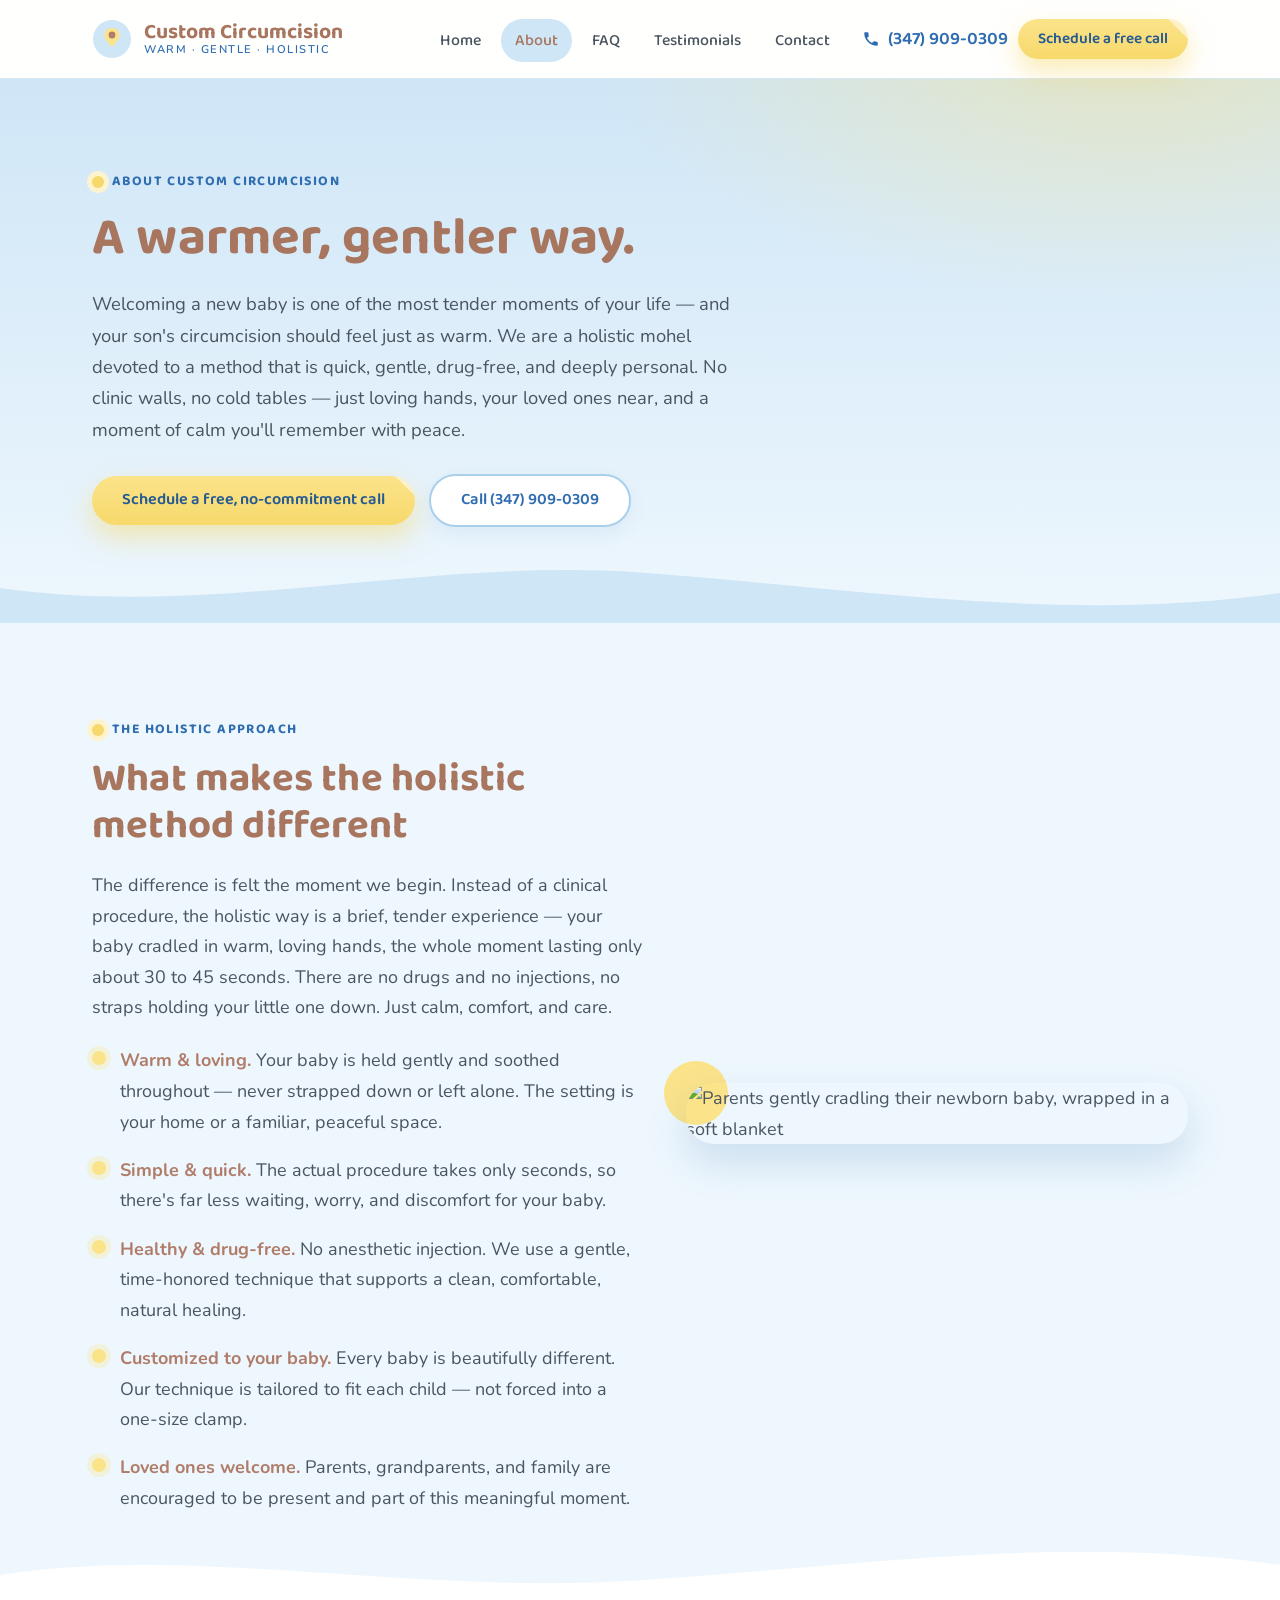
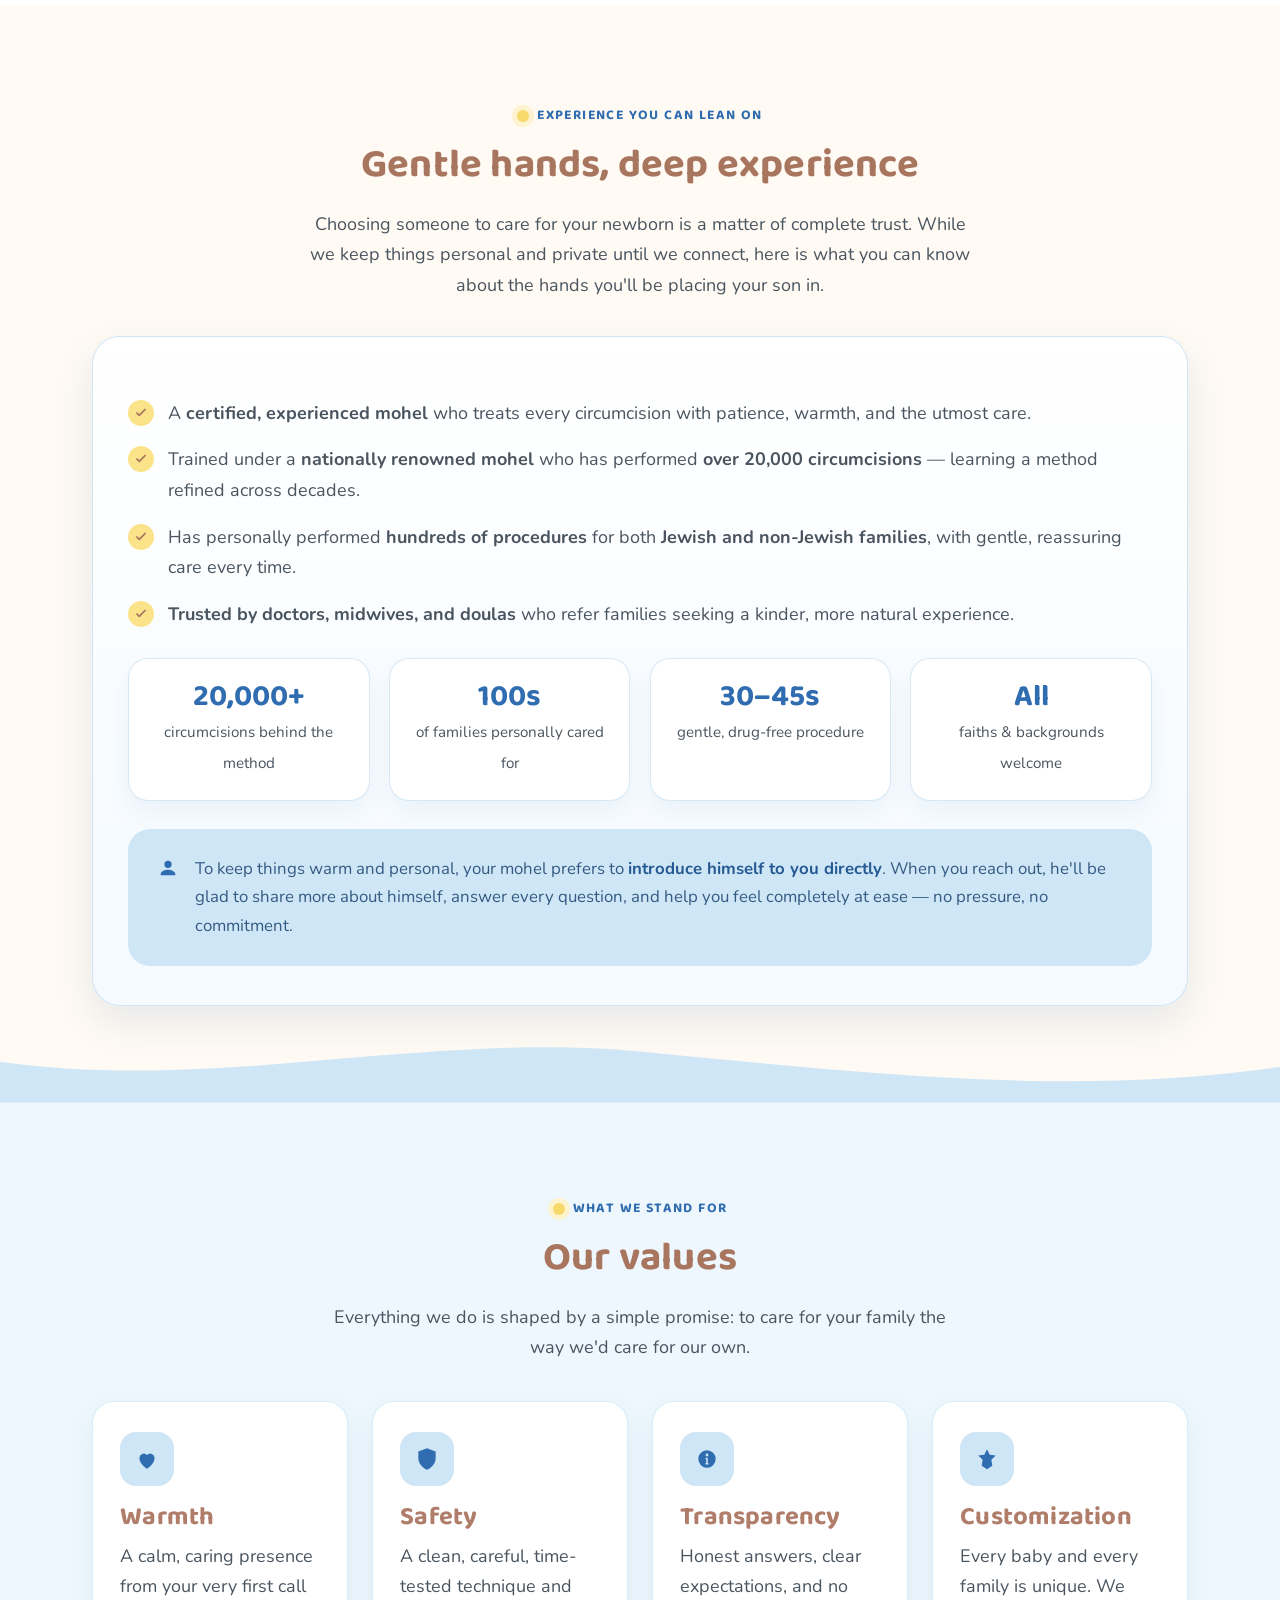
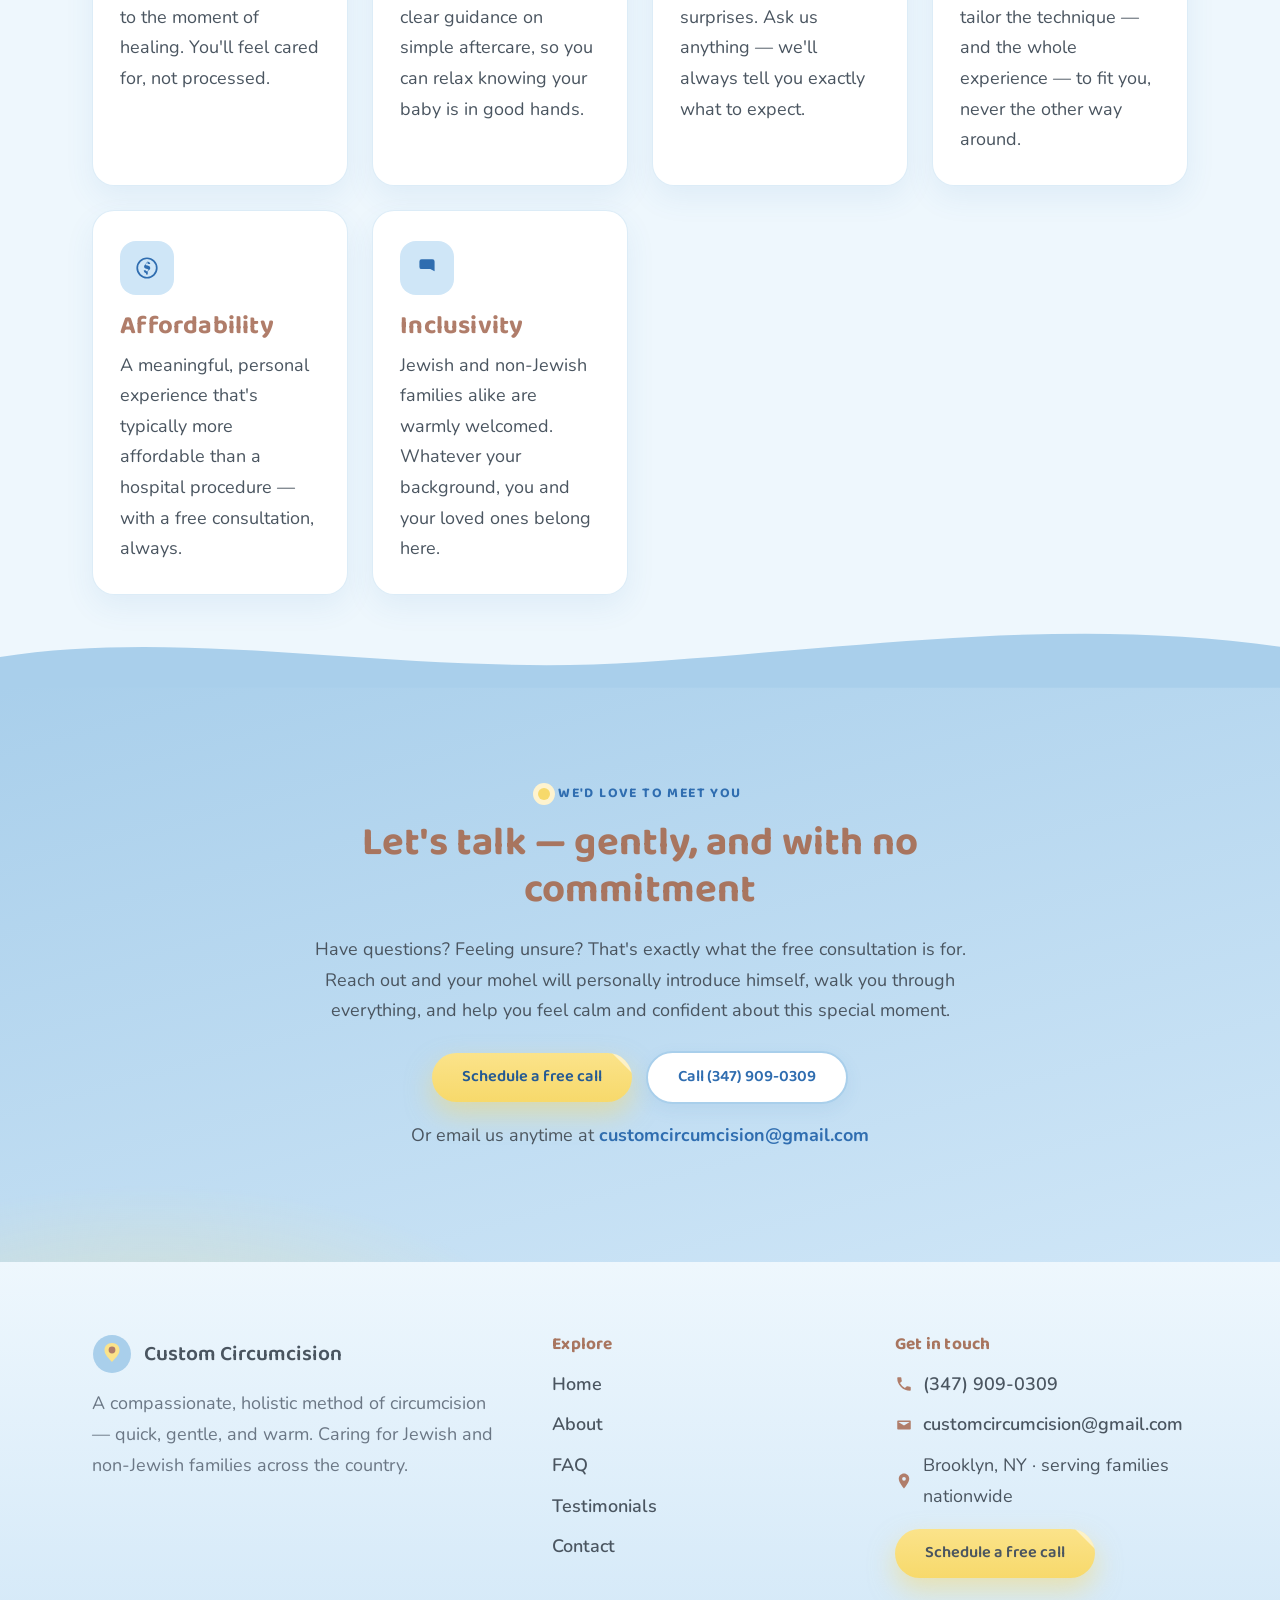
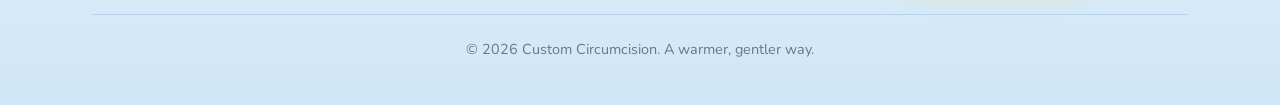
==== about.html @ d169b376 "Custom Circumcision — warm 5-page mohel site Hand-built static site for a holistic mohel service (Ho" ====
<!DOCTYPE html>
<html lang="en">
<head>
  <meta charset="UTF-8" />
  <meta name="viewport" content="width=device-width, initial-scale=1.0" />
  <meta name="description" content="Custom Circumcision — a warm, gentle, holistic mohel serving Jewish and non-Jewish families in Brooklyn and across the U.S. Quick, drug-free, and meaningful. Free, no-commitment consultation." />
  <meta name="theme-color" content="#cfe6f7" />
  <link rel="preconnect" href="https://fonts.googleapis.com" />
  <link rel="preconnect" href="https://fonts.gstatic.com" crossorigin />
  <link href="https://fonts.googleapis.com/css2?family=Baloo+2:wght@500;600;700&family=Nunito:ital,wght@0,400;0,500;0,600;0,700;0,800;1,400&display=swap" rel="stylesheet" />
  <link rel="stylesheet" href="styles.css" />
  <title>About — A Warmer, Gentler Way | Custom Circumcision</title>
  <style>
    /* Small page-specific touches that build on the shared design DNA */
    .about-hero { position: relative; }
    .lead { font-size: 1.15rem; color: #4a5560; max-width: 60ch; }
    .about-split {
      display: grid;
      grid-template-columns: 1.05fr 0.95fr;
      gap: 2.5rem;
      align-items: center;
    }
    .about-split img {
      width: 100%;
      height: 100%;
      max-height: 460px;
      object-fit: cover;
      border-radius: 28px;
      box-shadow: 0 18px 40px rgba(47, 109, 176, 0.18);
    }
    .about-figure { position: relative; }
    .about-figure .dot-accent {
      position: absolute;
      width: 64px; height: 64px;
      border-radius: 50%;
      background: #fbe38a;
      top: -22px; left: -22px;
      z-index: -1;
    }
    .value-grid {
      display: grid;
      grid-template-columns: repeat(auto-fit, minmax(240px, 1fr));
      gap: 1.5rem;
    }
    .value-card {
      background: #ffffff;
      border-radius: 22px;
      padding: 1.9rem 1.7rem;
      box-shadow: 0 12px 30px rgba(47, 109, 176, 0.08);
      border: 1px solid rgba(169, 207, 235, 0.4);
    }
    .value-card .value-icon {
      width: 54px; height: 54px;
      border-radius: 16px;
      background: #cfe6f7;
      display: grid; place-items: center;
      margin-bottom: 1rem;
      color: #2f6db0;
    }
    .value-card h3 { color: #b07d6a; margin: 0 0 .5rem; font-family: "Baloo 2", system-ui, sans-serif; }
    .value-card p { margin: 0; color: #4a5560; }
    .trust-card {
      background: linear-gradient(180deg, #ffffff 0%, #f4faff 100%);
      border-radius: 28px;
      padding: 2.4rem 2.2rem;
      box-shadow: 0 16px 40px rgba(47, 109, 176, 0.12);
      border: 1px solid rgba(169, 207, 235, 0.5);
    }
    .trust-list { list-style: none; margin: 1.4rem 0 0; padding: 0; display: grid; gap: 1rem; }
    .trust-list li { display: flex; gap: .85rem; align-items: flex-start; color: #4a5560; }
    .trust-list .check {
      flex: 0 0 auto;
      width: 26px; height: 26px;
      border-radius: 50%;
      background: #fbe38a;
      display: grid; place-items: center;
      color: #a8755f;
      margin-top: 2px;
    }
    .stat-strip {
      display: grid;
      grid-template-columns: repeat(auto-fit, minmax(150px, 1fr));
      gap: 1.2rem;
      margin-top: 1.8rem;
    }
    .stat {
      text-align: center;
      background: #ffffff;
      border-radius: 20px;
      padding: 1.4rem 1rem;
      border: 1px solid rgba(169, 207, 235, 0.45);
      box-shadow: 0 10px 24px rgba(47, 109, 176, 0.07);
    }
    .stat b {
      display: block;
      font-family: "Baloo 2", system-ui, sans-serif;
      font-size: 1.9rem;
      color: #2f6db0;
      line-height: 1;
    }
    .stat span { color: #4a5560; font-size: .95rem; }
    .intro-note {
      background: #cfe6f7;
      border-radius: 22px;
      padding: 1.6rem 1.8rem;
      margin-top: 1.8rem;
      color: #355a82;
      font-size: 1.05rem;
      display: flex;
      gap: 1rem;
      align-items: flex-start;
    }
    .intro-note svg { flex: 0 0 auto; color: #2f6db0; margin-top: 2px; }
    .feature-list { list-style: none; margin: 1.4rem 0 0; padding: 0; display: grid; gap: 1.1rem; }
    .feature-list li { display: flex; gap: .9rem; align-items: flex-start; color: #4a5560; }
    .feature-list .fdot {
      flex: 0 0 auto;
      width: 14px; height: 14px;
      border-radius: 50%;
      background: #fbe38a;
      margin-top: 6px;
      box-shadow: 0 0 0 5px rgba(251, 227, 138, 0.3);
    }
    .feature-list b { color: #b07d6a; }
    @media (max-width: 820px) {
      .about-split { grid-template-columns: 1fr; }
      .about-figure { order: -1; }
    }
  </style>
</head>
<body>
  <a class="skip-link" href="#main">Skip to content</a>
  <header class="site-header">
    <div class="container">
      <nav class="nav" aria-label="Primary">
        <a class="brand" href="index.html" aria-label="Custom Circumcision — home">
          <svg class="brand__mark" width="40" height="40" viewBox="0 0 40 40" fill="none" aria-hidden="true">
            <circle cx="20" cy="20" r="19" fill="#cfe6f7"/>
            <path d="M20 9c4.5 0 7.5 3 7.5 7 0 5.2-5.4 9.2-7.5 12-2.1-2.8-7.5-6.8-7.5-12 0-4 3-7 7.5-7z" fill="#fbe38a"/>
            <circle cx="20" cy="16" r="3.4" fill="#b07d6a"/>
          </svg>
          <span>Custom Circumcision
            <span class="brand__sub">Warm · Gentle · Holistic</span>
          </span>
        </a>

        <button class="nav-toggle" aria-expanded="false" aria-controls="nav-wrap" aria-label="Open menu">
          <span></span><span></span><span></span>
        </button>

        <div class="nav-wrap" id="nav-wrap">
          <ul class="nav-links">
            <li><a href="index.html">Home</a></li>
            <li><a href="about.html">About</a></li>
            <li><a href="faq.html">FAQ</a></li>
            <li><a href="testimonials.html">Testimonials</a></li>
            <li><a href="contact.html">Contact</a></li>
          </ul>
          <div class="nav-cta">
            <a class="nav-phone" href="tel:+13479090309">
              <svg width="18" height="18" viewBox="0 0 24 24" fill="none" aria-hidden="true"><path d="M6.6 10.8a15 15 0 006.6 6.6l2.2-2.2a1 1 0 011-.24 11.4 11.4 0 003.6.58 1 1 0 011 1V20a1 1 0 01-1 1A17 17 0 013 4a1 1 0 011-1h3.5a1 1 0 011 1 11.4 11.4 0 00.58 3.6 1 1 0 01-.24 1L6.6 10.8z" fill="currentColor"/></svg>
              (347) 909-0309
            </a>
            <a class="btn btn--primary" href="contact.html">Schedule a free call</a>
          </div>
        </div>
      </nav>
    </div>
  </header>

  <main id="main">

    <!-- HERO -->
    <section class="hero about-hero">
      <div class="container">
        <div class="reveal is-visible">
          <span class="eyebrow">About Custom Circumcision</span>
          <h1>A warmer, gentler way.</h1>
          <p class="lead">Welcoming a new baby is one of the most tender moments of your life — and your son's circumcision should feel just as warm. We are a holistic mohel devoted to a method that is quick, gentle, drug-free, and deeply personal. No clinic walls, no cold tables — just loving hands, your loved ones near, and a moment of calm you'll remember with peace.</p>
          <div class="hero-actions" style="margin-top:1.6rem;">
            <a class="btn btn--primary" href="contact.html">Schedule a free, no-commitment call</a>
            <a class="btn btn--ghost" href="tel:+13479090309">Call (347) 909-0309</a>
          </div>
        </div>
      </div>
      <svg class="wave wave--bottom" viewBox="0 0 1440 120" preserveAspectRatio="none" aria-hidden="true">
        <path d="M0,64 C240,112 480,16 720,40 C960,64 1200,120 1440,72 L1440,120 L0,120 Z" fill="#cfe6f7"/>
      </svg>
    </section>

    <!-- 1. WHAT MAKES THE HOLISTIC METHOD DIFFERENT -->
    <section class="band band--soft section">
      <div class="container">
        <div class="about-split">
          <div class="reveal">
            <span class="eyebrow">The holistic approach</span>
            <h2 class="section-title">What makes the holistic method different</h2>
            <p>The difference is felt the moment we begin. Instead of a clinical procedure, the holistic way is a brief, tender experience — your baby cradled in warm, loving hands, the whole moment lasting only about 30 to 45 seconds. There are no drugs and no injections, no straps holding your little one down. Just calm, comfort, and care.</p>
            <ul class="feature-list">
              <li><span class="fdot" aria-hidden="true"></span><span><b>Warm &amp; loving.</b> Your baby is held gently and soothed throughout — never strapped down or left alone. The setting is your home or a familiar, peaceful space.</span></li>
              <li><span class="fdot" aria-hidden="true"></span><span><b>Simple &amp; quick.</b> The actual procedure takes only seconds, so there's far less waiting, worry, and discomfort for your baby.</span></li>
              <li><span class="fdot" aria-hidden="true"></span><span><b>Healthy &amp; drug-free.</b> No anesthetic injection. We use a gentle, time-honored technique that supports a clean, comfortable, natural healing.</span></li>
              <li><span class="fdot" aria-hidden="true"></span><span><b>Customized to your baby.</b> Every baby is beautifully different. Our technique is tailored to fit each child — not forced into a one-size clamp.</span></li>
              <li><span class="fdot" aria-hidden="true"></span><span><b>Loved ones welcome.</b> Parents, grandparents, and family are encouraged to be present and part of this meaningful moment.</span></li>
            </ul>
          </div>
          <figure class="about-figure reveal">
            <span class="dot-accent" aria-hidden="true"></span>
            <img src="https://images.unsplash.com/photo-1546015720-b8b30df5aa27?auto=format&fit=crop&w=1000&q=80" alt="Parents gently cradling their newborn baby, wrapped in a soft blanket" loading="lazy" />
          </figure>
        </div>
      </div>
      <svg class="wave wave--bottom" viewBox="0 0 1440 120" preserveAspectRatio="none" aria-hidden="true">
        <path d="M0,72 C220,24 460,104 720,80 C980,56 1200,8 1440,56 L1440,120 L0,120 Z" fill="#ffffff"/>
      </svg>
    </section>

    <!-- 2. EXPERIENCE & TRUST -->
    <section class="section">
      <div class="container">
        <div class="reveal" style="text-align:center; max-width:60ch; margin:0 auto 2.2rem;">
          <span class="eyebrow">Experience you can lean on</span>
          <h2 class="section-title">Gentle hands, deep experience</h2>
          <p>Choosing someone to care for your newborn is a matter of complete trust. While we keep things personal and private until we connect, here is what you can know about the hands you'll be placing your son in.</p>
        </div>

        <div class="trust-card reveal">
          <ul class="trust-list">
            <li>
              <span class="check" aria-hidden="true"><svg width="14" height="14" viewBox="0 0 24 24" fill="none"><path d="M5 12l4 4 10-10" stroke="currentColor" stroke-width="3" stroke-linecap="round" stroke-linejoin="round"/></svg></span>
              <span>A <b>certified, experienced mohel</b> who treats every circumcision with patience, warmth, and the utmost care.</span>
            </li>
            <li>
              <span class="check" aria-hidden="true"><svg width="14" height="14" viewBox="0 0 24 24" fill="none"><path d="M5 12l4 4 10-10" stroke="currentColor" stroke-width="3" stroke-linecap="round" stroke-linejoin="round"/></svg></span>
              <span>Trained under a <b>nationally renowned mohel</b> who has performed <b>over 20,000 circumcisions</b> — learning a method refined across decades.</span>
            </li>
            <li>
              <span class="check" aria-hidden="true"><svg width="14" height="14" viewBox="0 0 24 24" fill="none"><path d="M5 12l4 4 10-10" stroke="currentColor" stroke-width="3" stroke-linecap="round" stroke-linejoin="round"/></svg></span>
              <span>Has personally performed <b>hundreds of procedures</b> for both <b>Jewish and non-Jewish families</b>, with gentle, reassuring care every time.</span>
            </li>
            <li>
              <span class="check" aria-hidden="true"><svg width="14" height="14" viewBox="0 0 24 24" fill="none"><path d="M5 12l4 4 10-10" stroke="currentColor" stroke-width="3" stroke-linecap="round" stroke-linejoin="round"/></svg></span>
              <span><b>Trusted by doctors, midwives, and doulas</b> who refer families seeking a kinder, more natural experience.</span>
            </li>
          </ul>

          <div class="stat-strip">
            <div class="stat"><b>20,000+</b><span>circumcisions behind the method</span></div>
            <div class="stat"><b>100s</b><span>of families personally cared for</span></div>
            <div class="stat"><b>30–45s</b><span>gentle, drug-free procedure</span></div>
            <div class="stat"><b>All</b><span>faiths &amp; backgrounds welcome</span></div>
          </div>

          <div class="intro-note">
            <svg width="22" height="22" viewBox="0 0 24 24" fill="none" aria-hidden="true"><path d="M12 12a4 4 0 100-8 4 4 0 000 8zm0 2c-4 0-8 2-8 5v1h16v-1c0-3-4-5-8-5z" fill="currentColor"/></svg>
            <span>To keep things warm and personal, your mohel prefers to <b>introduce himself to you directly</b>. When you reach out, he'll be glad to share more about himself, answer every question, and help you feel completely at ease — no pressure, no commitment.</span>
          </div>
        </div>
      </div>
      <svg class="wave wave--bottom" viewBox="0 0 1440 120" preserveAspectRatio="none" aria-hidden="true">
        <path d="M0,56 C240,104 480,8 720,40 C960,72 1200,112 1440,64 L1440,120 L0,120 Z" fill="#cfe6f7"/>
      </svg>
    </section>

    <!-- 3. OUR VALUES -->
    <section class="band band--soft section">
      <div class="container">
        <div class="reveal" style="text-align:center; max-width:58ch; margin:0 auto 2.4rem;">
          <span class="eyebrow">What we stand for</span>
          <h2 class="section-title">Our values</h2>
          <p>Everything we do is shaped by a simple promise: to care for your family the way we'd care for our own.</p>
        </div>

        <div class="value-grid">
          <div class="value-card reveal">
            <div class="value-icon" aria-hidden="true">
              <svg width="26" height="26" viewBox="0 0 24 24" fill="none"><path d="M12 21s-7-4.5-7-10a4 4 0 017-2.6A4 4 0 0119 11c0 5.5-7 10-7 10z" fill="currentColor"/></svg>
            </div>
            <h3>Warmth</h3>
            <p>A calm, caring presence from your very first call to the moment of healing. You'll feel cared for, not processed.</p>
          </div>

          <div class="value-card reveal">
            <div class="value-icon" aria-hidden="true">
              <svg width="26" height="26" viewBox="0 0 24 24" fill="none"><path d="M12 2l8 3v6c0 5-3.4 8.6-8 11-4.6-2.4-8-6-8-11V5l8-3z" fill="currentColor"/></svg>
            </div>
            <h3>Safety</h3>
            <p>A clean, careful, time-tested technique and clear guidance on simple aftercare, so you can relax knowing your baby is in good hands.</p>
          </div>

          <div class="value-card reveal">
            <div class="value-icon" aria-hidden="true">
              <svg width="26" height="26" viewBox="0 0 24 24" fill="none"><path d="M12 4a8 8 0 100 16 8 8 0 000-16zm0 3a1.3 1.3 0 110 2.6A1.3 1.3 0 0112 7zm1.4 10h-2.8v-1.2h.7V12h-.7v-1.2h2.1V16h.7V17z" fill="currentColor"/></svg>
            </div>
            <h3>Transparency</h3>
            <p>Honest answers, clear expectations, and no surprises. Ask us anything — we'll always tell you exactly what to expect.</p>
          </div>

          <div class="value-card reveal">
            <div class="value-icon" aria-hidden="true">
              <svg width="26" height="26" viewBox="0 0 24 24" fill="none"><path d="M12 3l2.5 5 5.5.8-4 3.9.9 5.5L12 21.4 7.1 18.2l.9-5.5-4-3.9 5.5-.8L12 3z" fill="currentColor"/></svg>
            </div>
            <h3>Customization</h3>
            <p>Every baby and every family is unique. We tailor the technique — and the whole experience — to fit you, never the other way around.</p>
          </div>

          <div class="value-card reveal">
            <div class="value-icon" aria-hidden="true">
              <svg width="26" height="26" viewBox="0 0 24 24" fill="none"><path d="M12 6c1.7 0 3 1 3 2.4h-1.8c0-.5-.5-.8-1.2-.8s-1.3.4-1.3.9c0 1.6 4.3.6 4.3 3.4 0 1.3-1 2.2-2.3 2.5V18h-1.6v-1.2C9.9 16.5 9 15.5 9 14.1h1.8c0 .6.6 1 1.4 1 .8 0 1.4-.4 1.4-1 0-1.6-4.3-.6-4.3-3.4 0-1.2 1-2.1 2.1-2.4V7h1.6v.9c0-.6 0-1 0-.9z" fill="currentColor"/><circle cx="12" cy="12" r="9" stroke="currentColor" stroke-width="1.6"/></svg>
            </div>
            <h3>Affordability</h3>
            <p>A meaningful, personal experience that's typically more affordable than a hospital procedure — with a free consultation, always.</p>
          </div>

          <div class="value-card reveal">
            <div class="value-icon" aria-hidden="true">
              <svg width="26" height="26" viewBox="0 0 24 24" fill="none"><path d="M7 4h10a2 2 0 012 2v9l-4-2H7a2 2 0 01-2-2V6a2 2 0 012-2z" fill="currentColor"/></svg>
            </div>
            <h3>Inclusivity</h3>
            <p>Jewish and non-Jewish families alike are warmly welcomed. Whatever your background, you and your loved ones belong here.</p>
          </div>
        </div>
      </div>
      <svg class="wave wave--bottom" viewBox="0 0 1440 120" preserveAspectRatio="none" aria-hidden="true">
        <path d="M0,72 C220,24 460,104 720,80 C980,56 1200,8 1440,56 L1440,120 L0,120 Z" fill="#a9cfeb"/>
      </svg>
    </section>

    <!-- 4. CTA BAND -->
    <section class="band band--cta section">
      <div class="container">
        <div class="cta-inner reveal" style="text-align:center; max-width:62ch; margin:0 auto;">
          <span class="eyebrow">We'd love to meet you</span>
          <h2 class="section-title">Let's talk — gently, and with no commitment</h2>
          <p>Have questions? Feeling unsure? That's exactly what the free consultation is for. Reach out and your mohel will personally introduce himself, walk you through everything, and help you feel calm and confident about this special moment.</p>
          <div class="hero-actions" style="margin-top:1.6rem; justify-content:center;">
            <a class="btn btn--primary" href="contact.html">Schedule a free call</a>
            <a class="btn btn--ghost" href="tel:+13479090309">Call (347) 909-0309</a>
          </div>
          <p style="margin-top:1rem; color:#4a5560;">Or email us anytime at <a href="mailto:customcircumcision@gmail.com" style="color:#2f6db0; font-weight:700;">customcircumcision@gmail.com</a></p>
        </div>
      </div>
    </section>

  </main>

  <footer class="site-footer">
    <div class="container">
      <div class="footer-grid">
        <div class="footer-col">
          <a class="footer-brand brand" href="index.html" aria-label="Custom Circumcision — home">
            <svg class="brand__mark" width="40" height="40" viewBox="0 0 40 40" fill="none" aria-hidden="true">
              <circle cx="20" cy="20" r="19" fill="#a9cfeb"/>
              <path d="M20 9c4.5 0 7.5 3 7.5 7 0 5.2-5.4 9.2-7.5 12-2.1-2.8-7.5-6.8-7.5-12 0-4 3-7 7.5-7z" fill="#fbe38a"/>
              <circle cx="20" cy="16" r="3.4" fill="#b07d6a"/>
            </svg>
            <span>Custom Circumcision</span>
          </a>
          <p class="footer__line">A compassionate, holistic method of circumcision — quick, gentle, and warm. Caring for Jewish and non-Jewish families across the country.</p>
        </div>

        <div class="footer-col">
          <h4>Explore</h4>
          <ul>
            <li><a href="index.html">Home</a></li>
            <li><a href="about.html">About</a></li>
            <li><a href="faq.html">FAQ</a></li>
            <li><a href="testimonials.html">Testimonials</a></li>
            <li><a href="contact.html">Contact</a></li>
          </ul>
        </div>

        <div class="footer-col">
          <h4>Get in touch</h4>
          <ul class="footer-contact">
            <li>
              <svg width="18" height="18" viewBox="0 0 24 24" fill="none" aria-hidden="true"><path d="M6.6 10.8a15 15 0 006.6 6.6l2.2-2.2a1 1 0 011-.24 11.4 11.4 0 003.6.58 1 1 0 011 1V20a1 1 0 01-1 1A17 17 0 013 4a1 1 0 011-1h3.5a1 1 0 011 1 11.4 11.4 0 00.58 3.6 1 1 0 01-.24 1L6.6 10.8z" fill="currentColor"/></svg>
              <a href="tel:+13479090309">(347) 909-0309</a>
            </li>
            <li>
              <svg width="18" height="18" viewBox="0 0 24 24" fill="none" aria-hidden="true"><path d="M4 6h16a1 1 0 011 1v10a1 1 0 01-1 1H4a1 1 0 01-1-1V7a1 1 0 011-1zm.4 2L12 12.6 19.6 8H4.4z" fill="currentColor"/></svg>
              <a href="mailto:customcircumcision@gmail.com">customcircumcision@gmail.com</a>
            </li>
            <li>
              <svg width="18" height="18" viewBox="0 0 24 24" fill="none" aria-hidden="true"><path d="M12 2c3.9 0 7 3.1 7 7 0 5.2-7 13-7 13S5 14.2 5 9c0-3.9 3.1-7 7-7zm0 4.5A2.5 2.5 0 1012 11.5 2.5 2.5 0 0012 6.5z" fill="currentColor"/></svg>
              <span>Brooklyn, NY · serving families nationwide</span>
            </li>
          </ul>
          <a class="btn btn--primary" href="contact.html" style="margin-top:8px;">Schedule a free call</a>
        </div>
      </div>

      <div class="footer-bottom">
        <p>&copy; 2026 Custom Circumcision. A warmer, gentler way.</p>
      </div>
    </div>
  </footer>

  <script>
    // Mobile nav toggle
    (function () {
      var toggle = document.querySelector('.nav-toggle');
      var nav = document.querySelector('.nav');
      if (toggle && nav) {
        toggle.addEventListener('click', function () {
          var open = nav.classList.toggle('is-open');
          toggle.setAttribute('aria-expanded', open ? 'true' : 'false');
          toggle.setAttribute('aria-label', open ? 'Close menu' : 'Open menu');
        });
        // Close menu when a link is tapped
        nav.querySelectorAll('.nav-links a').forEach(function (link) {
          link.addEventListener('click', function () {
            nav.classList.remove('is-open');
            toggle.setAttribute('aria-expanded', 'false');
          });
        });
      }
    })();

    // Highlight current page in nav
    (function () {
      var path = location.pathname.split('/').pop() || 'index.html';
      document.querySelectorAll('.nav-links a').forEach(function (a) {
        var href = a.getAttribute('href');
        if (href === path) a.classList.add('is-active');
      });
    })();

    // Gentle fade-up reveals on scroll
    (function () {
      var els = document.querySelectorAll('.reveal');
      if (!('IntersectionObserver' in window) || !els.length) {
        els.forEach(function (el) { el.classList.add('is-visible'); });
        return;
      }
      var io = new IntersectionObserver(function (entries) {
        entries.forEach(function (entry) {
          if (entry.isIntersecting) {
            entry.target.classList.add('is-visible');
            io.unobserve(entry.target);
          }
        });
      }, { threshold: 0.12, rootMargin: '0px 0px -40px 0px' });
      els.forEach(function (el) { io.observe(el); });
    })();
  </script>
</body>
</html>
---- styles.css ----
/* ============================================================
   Custom Circumcision — Shared Design System
   Soft sky-blue · warm terracotta · buttery yellow
   ONE complete stylesheet — styles every class used across
   index / about / faq / testimonials / contact.
   ============================================================ */

/* ---------- Design Tokens ---------- */
:root {
  /* Sky blues */
  --sky-100: #eef7fd;
  --sky-200: #cfe6f7;
  --sky-300: #a9cfeb;
  --sky-band: #dcefff;

  /* Terracotta / clay (headings) */
  --clay: #b07d6a;
  --clay-deep: #a8755f;
  --clay-soft: #c9a193;

  /* Buttery yellow (CTAs, dots) */
  --butter: #fbe38a;
  --butter-deep: #f7d96b;
  --butter-soft: #fef3cf;

  /* Text + links */
  --slate: #4a5560;
  --slate-soft: #6b7785;
  --navy: #2f6db0;
  --navy-deep: #255a93;

  /* Neutrals */
  --white: #ffffff;
  --cream: #fffaf3;
  --ink: #34404a;

  /* Cool / muted (hospital side, neutral surfaces) */
  --cool-100: #eef3f7;
  --cool-200: #dde6ee;
  --cool-ink: #5b6672;

  /* Effects */
  --radius-sm: 14px;
  --radius: 22px;
  --radius-lg: 32px;
  --radius-pill: 999px;
  --shadow-sm: 0 6px 18px rgba(47, 109, 176, 0.08);
  --shadow: 0 14px 34px rgba(47, 109, 176, 0.12);
  --shadow-lg: 0 24px 60px rgba(47, 109, 176, 0.16);
  --shadow-warm: 0 18px 44px rgba(176, 125, 106, 0.18);

  --maxw: 1140px;
  --gutter: 22px;

  --font-head: "Baloo 2", "Fredoka", system-ui, sans-serif;
  --font-body: "Nunito", "Quicksand", system-ui, sans-serif;
}

/* ---------- Reset / Base ---------- */
*,
*::before,
*::after { box-sizing: border-box; }

html { scroll-behavior: smooth; -webkit-text-size-adjust: 100%; }

body {
  margin: 0;
  font-family: var(--font-body);
  font-size: 18px;
  line-height: 1.7;
  color: var(--slate);
  background: var(--cream);
  -webkit-font-smoothing: antialiased;
  overflow-x: hidden;
}

img { max-width: 100%; display: block; height: auto; }

a { color: var(--navy); text-decoration: none; transition: color 0.2s ease; }
a:hover { color: var(--navy-deep); }

h1, h2, h3, h4 {
  font-family: var(--font-head);
  color: var(--clay-deep);
  line-height: 1.18;
  margin: 0 0 0.5em;
  font-weight: 700;
  letter-spacing: 0.2px;
}

h1 { font-size: clamp(2.1rem, 5vw, 3.3rem); }
h2 { font-size: clamp(1.7rem, 4vw, 2.5rem); }
h3 { font-size: clamp(1.25rem, 2.4vw, 1.6rem); }
h4 { font-size: 1.15rem; }

p { margin: 0 0 1.1em; }

:focus-visible {
  outline: 3px solid var(--navy);
  outline-offset: 3px;
  border-radius: 6px;
}

.skip-link {
  position: absolute;
  left: -999px;
  top: 0;
  background: var(--navy);
  color: #fff;
  padding: 12px 20px;
  border-radius: 0 0 12px 0;
  z-index: 999;
}
.skip-link:focus { left: 0; color: #fff; }

/* ---------- Layout helpers ---------- */
.container {
  width: 100%;
  max-width: var(--maxw);
  margin-inline: auto;
  padding-inline: var(--gutter);
}

.container--narrow { max-width: 820px; }

.section { padding: clamp(56px, 8vw, 96px) 0; position: relative; }
.section--tight { padding: clamp(40px, 6vw, 64px) 0; }

.text-center { text-align: center; }

/* ---------- Section bands ---------- */
/* Generic band wrapper + its colour variants. Default band has
   comfortable vertical padding so even pages that only set a colour
   modifier get proper spacing. */
.band { position: relative; padding: clamp(56px, 8vw, 92px) 0; }

.band--white { background: var(--white); }
.band--soft  { background: var(--sky-100); }
.band--sky   { background: var(--sky-200); }
.band--blue  { background: #eaf4fc; }
.band--cta {
  background:
    radial-gradient(680px 320px at 12% 120%, rgba(251, 227, 138, 0.4), transparent 60%),
    linear-gradient(165deg, var(--sky-300) 0%, var(--sky-200) 100%);
}

/* Legacy colour helpers (kept) */
.band-sky { background: var(--sky-200); }
.band-sky-soft { background: var(--sky-100); }
.band-cream { background: var(--cream); }
.band-white { background: var(--white); }
.band-butter { background: var(--butter-soft); }

/* ---------- Eyebrow + heading cluster ---------- */
.eyebrow {
  display: inline-flex;
  align-items: center;
  gap: 8px;
  font-family: var(--font-head);
  font-weight: 700;
  font-size: 0.86rem;
  letter-spacing: 1.4px;
  text-transform: uppercase;
  color: var(--navy);
  margin-bottom: 14px;
}
/* Auto dot for plain eyebrows. Suppressed when the markup already
   provides its own dot/icon (.eyebrow__dot or an inline <svg>). */
.eyebrow::before {
  content: "";
  width: 12px;
  height: 12px;
  border-radius: 50%;
  background: var(--butter-deep);
  box-shadow: 0 0 0 5px var(--butter-soft);
  flex: none;
}
.eyebrow:has(.eyebrow__dot)::before,
.eyebrow:has(svg)::before { content: none; }

/* Explicit little dot used inside some eyebrows */
.eyebrow__dot {
  width: 12px;
  height: 12px;
  border-radius: 50%;
  background: var(--butter-deep);
  box-shadow: 0 0 0 5px var(--butter-soft);
  flex: none;
}
.eyebrow--center { justify-content: center; }

.section-head { max-width: 720px; margin: 0 auto 48px; text-align: center; }
.section-head p { color: var(--slate-soft); font-size: 1.08rem; }
.section-head__sub { color: var(--slate-soft); font-size: 1.08rem; }

/* Section title — used as <h2 class="section-title"> on interior pages */
.section-title { color: var(--clay-deep); }

/* Little sun/dot accents */
.dot-accent {
  width: 56px;
  height: 8px;
  border-radius: 999px;
  background: linear-gradient(90deg, var(--butter-deep), var(--butter));
  margin: 16px auto 0;
}
/* Heading-adjacent dot label */
.heading-dot { display: inline-flex; align-items: center; gap: 10px; }
.heading-dot::before {
  content: "";
  width: 14px;
  height: 14px;
  border-radius: 50%;
  background: var(--butter);
  box-shadow: 0 0 0 5px rgba(251, 227, 138, 0.3);
  flex: none;
}

/* Floating decorative dots (hero + cta bands) */
.dot {
  position: absolute;
  border-radius: 50%;
  background: var(--butter);
  opacity: 0.85;
  pointer-events: none;
}
.dot--1 { width: 18px; height: 18px; top: 54px; right: 30%; }
.dot--2 { width: 11px; height: 11px; top: 120px; right: 24%; background: var(--butter-deep); }
.dot--3 { width: 26px; height: 26px; bottom: 60px; left: 6%; opacity: 0.6; }
.dot--4 { width: 14px; height: 14px; bottom: 130px; left: 18%; background: var(--butter-deep); opacity: 0.7; }

/* ---------- Buttons ---------- */
.btn {
  position: relative;
  display: inline-flex;
  align-items: center;
  justify-content: center;
  gap: 10px;
  font-family: var(--font-head);
  font-weight: 600;
  font-size: 1.02rem;
  line-height: 1;
  padding: 16px 30px;
  border-radius: var(--radius-pill);
  border: none;
  cursor: pointer;
  transition: transform 0.22s ease, box-shadow 0.22s ease, background 0.22s ease;
  text-align: center;
}

/* Buttery pill with navy text + folded ribbon corner */
.btn--primary {
  background: linear-gradient(180deg, var(--butter) 0%, var(--butter-deep) 100%);
  color: var(--navy-deep);
  box-shadow: 0 12px 26px rgba(247, 217, 107, 0.5);
  overflow: hidden;
}
.btn--primary::after {
  content: "";
  position: absolute;
  top: 0; right: 0;
  width: 0; height: 0;
  border-style: solid;
  border-width: 0 20px 20px 0;
  border-color: transparent rgba(255, 255, 255, 0.55) transparent transparent;
}
.btn--primary:hover {
  transform: translateY(-3px);
  box-shadow: 0 18px 34px rgba(247, 217, 107, 0.6);
  color: var(--navy-deep);
}

.btn--navy {
  background: var(--navy);
  color: #fff;
  box-shadow: 0 12px 26px rgba(47, 109, 176, 0.32);
}
.btn--navy:hover { transform: translateY(-3px); background: var(--navy-deep); color: #fff; }

/* Ghost — soft white pill, used as .btn--ghost */
.btn--ghost {
  background: var(--white);
  color: var(--navy);
  box-shadow: var(--shadow-sm);
  border: 2px solid var(--sky-300);
}
.btn--ghost:hover { transform: translateY(-3px); border-color: var(--navy); color: var(--navy-deep); }

/* Secondary — alias of ghost (used on the home page) */
.btn--secondary {
  background: var(--white);
  color: var(--navy);
  box-shadow: var(--shadow-sm);
  border: 2px solid var(--sky-300);
}
.btn--secondary:hover { transform: translateY(-3px); border-color: var(--navy); color: var(--navy-deep); }

.btn--lg { padding: 18px 38px; font-size: 1.1rem; }
.btn--block { display: flex; width: 100%; }

.btn-row {
  display: flex;
  flex-wrap: wrap;
  gap: 14px;
  align-items: center;
}
.btn-row--center { justify-content: center; }

/* Generic action-button rows used across pages */
.hero-actions,
.hero__actions,
.cta-card__actions,
.cta-band__actions,
.cta-panel__actions,
.hero-home__ctas {
  display: flex;
  flex-wrap: wrap;
  gap: 14px;
  align-items: center;
}

/* ---------- Header / Nav ---------- */
.site-header {
  position: sticky;
  top: 0;
  z-index: 100;
  background: rgba(255, 255, 255, 0.92);
  backdrop-filter: saturate(140%) blur(10px);
  border-bottom: 1px solid rgba(169, 207, 235, 0.5);
}

.nav {
  display: flex;
  align-items: center;
  justify-content: space-between;
  gap: 18px;
  height: 78px;
}

/* Holds the links + cta cluster; on desktop it just lays them in a row */
.nav-wrap {
  display: flex;
  align-items: center;
  gap: 18px;
}

.brand {
  display: inline-flex;
  align-items: center;
  gap: 12px;
  font-family: var(--font-head);
  font-weight: 700;
  font-size: 1.32rem;
  color: var(--clay-deep);
  line-height: 1.1;
}
.brand:hover { color: var(--clay); }
.brand__mark { flex: none; }
.brand__sub {
  display: block;
  font-family: var(--font-body);
  font-weight: 600;
  font-size: 0.7rem;
  letter-spacing: 1.5px;
  text-transform: uppercase;
  color: var(--navy);
}

.nav-links {
  display: flex;
  align-items: center;
  gap: 6px;
  list-style: none;
  margin: 0;
  padding: 0;
}
.nav-links a {
  font-family: var(--font-head);
  font-weight: 500;
  font-size: 1rem;
  color: var(--slate);
  padding: 9px 14px;
  border-radius: var(--radius-pill);
  transition: background 0.2s ease, color 0.2s ease;
}
.nav-links a:hover { background: var(--sky-100); color: var(--clay-deep); }
.nav-links a.is-active { background: var(--sky-200); color: var(--clay-deep); }

.nav-cta { display: flex; align-items: center; gap: 10px; }
.nav-cta .btn { padding: 12px 20px; font-size: 0.96rem; }

.nav-phone {
  display: inline-flex;
  align-items: center;
  gap: 8px;
  font-family: var(--font-head);
  font-weight: 600;
  color: var(--navy);
  white-space: nowrap;
}
.nav-phone:hover { color: var(--navy-deep); }

/* Mobile toggle */
.nav-toggle {
  display: none;
  flex-direction: column;
  justify-content: center;
  gap: 5px;
  width: 46px;
  height: 46px;
  border: 2px solid var(--sky-300);
  background: var(--white);
  border-radius: 14px;
  cursor: pointer;
  padding: 0 11px;
}
.nav-toggle span {
  display: block;
  height: 3px;
  border-radius: 3px;
  background: var(--navy);
  transition: transform 0.25s ease, opacity 0.25s ease;
}
.nav-toggle[aria-expanded="true"] span:nth-child(1) { transform: translateY(8px) rotate(45deg); }
.nav-toggle[aria-expanded="true"] span:nth-child(2) { opacity: 0; }
.nav-toggle[aria-expanded="true"] span:nth-child(3) { transform: translateY(-8px) rotate(-45deg); }

/* ---------- Wave dividers ---------- */
/* Works three ways used across the pages:
   1) <div class="wave wave--bottom"><svg>…</svg></div>
   2) <svg class="wave wave--bottom">…</svg>
   3) <svg class="wave-divider">…</svg>                         */
.wave,
.wave-divider {
  display: block;
  width: 100%;
  height: clamp(42px, 6vw, 84px);
  margin: 0;
  line-height: 0;
}
.wave svg { display: block; width: 100%; height: 100%; }
svg.wave { height: clamp(42px, 6vw, 84px); }

/* Place dividers flush to the band edges */
.wave--bottom,
.wave--down {
  position: absolute;
  left: 0;
  right: 0;
  bottom: -1px;
  z-index: 2;
}
.wave--top {
  position: absolute;
  left: 0;
  right: 0;
  top: -1px;
  z-index: 2;
}
/* When a wave is a plain in-flow block (testimonials uses it between
   sections), let it sit naturally if it isn't inside a positioned band. */
.wave--down { position: relative; bottom: auto; }
.wave--flip svg { transform: scaleY(-1); }

/* Sections that contain absolutely-positioned waves need room + context */
.hero,
.band,
.section,
.cta-band { position: relative; }

/* ---------- Home hero ---------- */
.hero-home {
  position: relative;
  background: linear-gradient(180deg, #eaf4fc 0%, var(--sky-200) 100%);
  overflow: hidden;
}
.hero-home__inner {
  display: grid;
  grid-template-columns: 1.05fr 0.95fr;
  gap: 48px;
  align-items: center;
  padding: 64px 0 96px;
}
.hero-home__eyebrow {
  display: inline-flex;
  align-items: center;
  gap: 8px;
  font-family: var(--font-head);
  font-weight: 700;
  letter-spacing: 0.04em;
  text-transform: uppercase;
  font-size: 0.8rem;
  color: var(--navy);
  background: rgba(255, 255, 255, 0.7);
  padding: 7px 14px;
  border-radius: var(--radius-pill);
}
.hero-home h1 {
  color: var(--clay-deep);
  font-size: clamp(2.3rem, 5vw, 3.5rem);
  line-height: 1.05;
  margin: 18px 0 10px;
}
.hero-home__tag {
  font-family: var(--font-head);
  font-weight: 600;
  color: var(--clay);
  font-size: clamp(1.1rem, 2.4vw, 1.45rem);
  margin: 0 0 14px;
}
.hero-home__sub {
  color: var(--slate);
  font-size: 1.1rem;
  max-width: 30em;
  margin: 0 0 26px;
}
.hero-home__copy { position: relative; z-index: 1; }
.hero-home__media { position: relative; z-index: 1; }
.hero-home__img {
  width: 100%;
  height: 100%;
  max-height: 460px;
  object-fit: cover;
  border-radius: 28px;
  box-shadow: var(--shadow-lg);
  border: 6px solid #fff;
}
.hero-home__badge {
  position: absolute;
  left: -14px;
  bottom: 22px;
  background: #fff;
  border-radius: 18px;
  padding: 14px 18px;
  box-shadow: var(--shadow);
  display: flex;
  align-items: center;
  gap: 12px;
  max-width: 240px;
}
.hero-home__badge strong {
  display: block;
  font-family: var(--font-head);
  color: var(--clay-deep);
  font-size: 1.5rem;
  line-height: 1;
}
.hero-home__badge span { color: var(--slate); font-size: 0.85rem; }

/* ---------- Generic / interior hero ---------- */
.hero {
  position: relative;
  background:
    radial-gradient(900px 460px at 88% -10%, rgba(251, 227, 138, 0.5), transparent 60%),
    linear-gradient(180deg, var(--sky-200) 0%, var(--sky-100) 100%);
  padding: clamp(48px, 7vw, 88px) 0 clamp(40px, 6vw, 64px);
  overflow: hidden;
}
/* Page-level hero variants (about / faq / testimonials / contact) */
.hero--page { padding-bottom: clamp(56px, 8vw, 96px); }
.hero--compact { padding: clamp(44px, 6vw, 72px) 0 clamp(48px, 7vw, 80px); }
.about-hero { padding-bottom: clamp(56px, 8vw, 96px); }

.hero__inner { max-width: 760px; position: relative; z-index: 1; }
.hero__grid {
  display: grid;
  grid-template-columns: 1.05fr 0.95fr;
  gap: clamp(28px, 5vw, 60px);
  align-items: center;
}
.hero__eyebrow { color: var(--navy); }
.hero h1 { color: var(--clay-deep); margin-bottom: 0.35em; }
.hero__lead,
.lead {
  font-size: 1.18rem;
  color: var(--slate);
  max-width: 62ch;
  margin-bottom: 1.6em;
}
.hero__media {
  position: relative;
  border-radius: var(--radius-lg);
  overflow: hidden;
  box-shadow: var(--shadow-lg);
  aspect-ratio: 4 / 3.4;
  background: var(--sky-300);
}
.hero__media img { width: 100%; height: 100%; object-fit: cover; }
.hero__media::after {
  content: "";
  position: absolute;
  inset: 0;
  box-shadow: inset 0 0 0 6px rgba(255, 255, 255, 0.6);
  border-radius: var(--radius-lg);
  pointer-events: none;
}

/* Floating trust chip on hero image */
.hero__chip {
  position: absolute;
  left: 18px;
  bottom: 18px;
  background: rgba(255, 255, 255, 0.95);
  border-radius: var(--radius);
  padding: 12px 18px;
  box-shadow: var(--shadow);
  font-family: var(--font-head);
  font-weight: 600;
  color: var(--clay-deep);
  display: flex;
  align-items: center;
  gap: 10px;
}
.hero__chip small {
  display: block;
  font-family: var(--font-body);
  font-weight: 600;
  color: var(--slate-soft);
  font-size: 0.78rem;
}

/* Trust strip under hero */
.trust-strip {
  display: flex;
  flex-wrap: wrap;
  gap: 14px 30px;
  justify-content: center;
  align-items: center;
  margin-top: 8px;
}
.trust-strip li {
  list-style: none;
  display: inline-flex;
  align-items: center;
  gap: 9px;
  font-family: var(--font-head);
  font-weight: 600;
  color: var(--slate);
  font-size: 0.98rem;
}
.trust-strip svg { color: var(--clay); flex: none; }

/* ---------- "Dear Parents" letter block ---------- */
.letter {
  max-width: 760px;
  margin: 0 auto;
  text-align: center;
  background: var(--cream);
  border: 1px solid rgba(176, 125, 106, 0.22);
  border-radius: var(--radius-lg);
  padding: clamp(30px, 4.5vw, 52px);
  box-shadow: var(--shadow-sm);
}
.letter h2 {
  color: var(--clay-deep);
  font-size: clamp(1.7rem, 3.2vw, 2.2rem);
  margin: 14px 0 8px;
}
.letter__greet {
  font-family: var(--font-head);
  color: var(--clay);
  font-size: 1.5rem;
  margin: 22px 0 16px;
}
.letter p { color: var(--slate); font-size: 1.12rem; line-height: 1.75; margin: 0 0 18px; }
.letter__sign {
  font-family: var(--font-head);
  font-weight: 600;
  color: var(--clay);
  font-size: 1.15rem;
  margin-top: 6px;
}

/* ---------- The Signature Comparison ---------- */
.compare {
  display: grid;
  grid-template-columns: 1fr 1fr;
  gap: clamp(18px, 3vw, 30px);
  align-items: stretch;
  max-width: 980px;
  margin: 0 auto;
}
.compare-card {
  border-radius: var(--radius-lg);
  padding: clamp(26px, 3.5vw, 40px);
  position: relative;
  overflow: visible;
}
.compare-card h3 { font-size: clamp(1.3rem, 2.6vw, 1.5rem); margin: 0 0 4px; }
.compare-card .compare-sub { font-size: 0.92rem; margin: 0 0 22px; opacity: 0.85; }
.compare-card ul { list-style: none; padding: 0; margin: 0; display: flex; flex-direction: column; gap: 14px; }
.compare-card li { display: flex; gap: 12px; align-items: flex-start; line-height: 1.5; }
.compare-card li svg { flex: none; margin-top: 2px; }

/* Cool / muted hospital side */
.compare-card--hospital {
  background: var(--cool-100);
  color: var(--cool-ink);
  border: 1px solid var(--cool-200);
}
.compare-card--hospital h3 { color: var(--cool-ink); }

/* Warm highlighted holistic hero side */
.compare-card--holistic {
  background: linear-gradient(165deg, #fff8e6 0%, #fdf0c9 100%);
  color: var(--slate);
  border: 2px solid var(--butter);
  box-shadow: var(--shadow-warm);
  transform: translateY(-6px);
}
.compare-card--holistic h3 { color: var(--clay-deep); }
.compare-card--holistic::before {
  content: "";
  position: absolute;
  top: -40px; right: -40px;
  width: 150px; height: 150px;
  background: radial-gradient(circle, rgba(251, 227, 138, 0.55), transparent 70%);
  border-radius: 50%;
  pointer-events: none;
}
.compare-card__flag {
  position: absolute;
  top: -14px;
  right: 24px;
  background: var(--butter);
  color: #7a5a18;
  font-family: var(--font-head);
  font-weight: 700;
  font-size: 0.78rem;
  letter-spacing: 0.05em;
  text-transform: uppercase;
  padding: 6px 14px;
  border-radius: var(--radius-pill);
  box-shadow: 0 8px 18px rgba(176, 125, 106, 0.25);
}

/* ---------- Feature / icon cards (home) ---------- */
.features-grid {
  display: grid;
  grid-template-columns: repeat(3, 1fr);
  gap: 24px;
  max-width: 1040px;
  margin: 0 auto;
}
.card-grid {
  display: grid;
  grid-template-columns: repeat(auto-fit, minmax(250px, 1fr));
  gap: clamp(18px, 2.6vw, 28px);
}
.feature-card {
  background: var(--white);
  border-radius: var(--radius);
  padding: 28px 26px;
  box-shadow: var(--shadow-sm);
  border: 1px solid rgba(169, 207, 235, 0.4);
  transition: transform 0.25s ease, box-shadow 0.25s ease;
  height: 100%;
}
.feature-card:hover { transform: translateY(-6px); box-shadow: var(--shadow); }
.feature-card__icon {
  width: 56px;
  height: 56px;
  border-radius: 16px;
  display: grid;
  place-items: center;
  background: var(--sky-200);
  color: var(--navy);
  margin-bottom: 16px;
}
/* Alternate warm icon tint (matches the page's nth-child intent) */
.feature-card:nth-child(2) .feature-card__icon,
.feature-card:nth-child(4) .feature-card__icon,
.feature-card:nth-child(6) .feature-card__icon {
  background: var(--butter-soft);
  color: var(--clay);
}
.feature-card--accent .feature-card__icon { background: var(--butter-soft); color: var(--clay-deep); }
.feature-card h3 { color: var(--clay-deep); font-size: 1.22rem; margin: 0 0 8px; }
.feature-card p { color: var(--slate); margin-bottom: 0; font-size: 1rem; line-height: 1.6; }

/* ---------- Value cards (about) ---------- */
.value-grid {
  display: grid;
  grid-template-columns: repeat(auto-fit, minmax(240px, 1fr));
  gap: 1.5rem;
}
.value-card {
  background: var(--white);
  border-radius: var(--radius);
  padding: 1.9rem 1.7rem;
  box-shadow: var(--shadow-sm);
  border: 1px solid rgba(169, 207, 235, 0.4);
  transition: transform 0.25s ease, box-shadow 0.25s ease;
}
.value-card:hover { transform: translateY(-5px); box-shadow: var(--shadow); }
.value-icon {
  width: 54px;
  height: 54px;
  border-radius: 16px;
  background: var(--sky-200);
  display: grid;
  place-items: center;
  margin-bottom: 1rem;
  color: var(--navy);
}
.value-card h3 { color: var(--clay); margin: 0 0 0.5rem; }
.value-card p { margin: 0; color: var(--slate); }

/* ---------- About split (text + figure) ---------- */
.about-split {
  display: grid;
  grid-template-columns: 1.05fr 0.95fr;
  gap: 2.5rem;
  align-items: center;
}
.about-split img {
  width: 100%;
  height: 100%;
  max-height: 460px;
  object-fit: cover;
  border-radius: 28px;
  box-shadow: var(--shadow);
}
.about-figure { position: relative; margin: 0; }
/* The about page reuses .dot-accent as a round decorative blob behind
   the image; override the pill look in that context. */
.about-figure .dot-accent {
  position: absolute;
  width: 64px;
  height: 64px;
  border-radius: 50%;
  background: var(--butter);
  top: -22px;
  left: -22px;
  margin: 0;
  z-index: 0;
}

/* ---------- Feature list (about) ---------- */
.feature-list { list-style: none; margin: 1.4rem 0 0; padding: 0; display: grid; gap: 1.1rem; }
.feature-list li { display: flex; gap: 0.9rem; align-items: flex-start; color: var(--slate); }
.feature-list .fdot {
  flex: 0 0 auto;
  width: 14px;
  height: 14px;
  border-radius: 50%;
  background: var(--butter);
  margin-top: 6px;
  box-shadow: 0 0 0 5px rgba(251, 227, 138, 0.3);
}
.feature-list b { color: var(--clay); }

/* ---------- Trust card + stats (about) ---------- */
.trust-card {
  background: linear-gradient(180deg, var(--white) 0%, #f4faff 100%);
  border-radius: var(--radius-lg);
  padding: clamp(1.8rem, 4vw, 2.4rem);
  box-shadow: var(--shadow);
  border: 1px solid rgba(169, 207, 235, 0.5);
}
.trust-list { list-style: none; margin: 1.4rem 0 0; padding: 0; display: grid; gap: 1rem; }
.trust-list li { display: flex; gap: 0.85rem; align-items: flex-start; color: var(--slate); }
.trust-list .check {
  flex: 0 0 auto;
  width: 26px;
  height: 26px;
  border-radius: 50%;
  background: var(--butter);
  display: grid;
  place-items: center;
  color: var(--clay-deep);
  margin-top: 2px;
}
.stat-strip {
  display: grid;
  grid-template-columns: repeat(auto-fit, minmax(150px, 1fr));
  gap: 1.2rem;
  margin-top: 1.8rem;
}
.stat {
  text-align: center;
  background: var(--white);
  border-radius: 20px;
  padding: 1.4rem 1rem;
  border: 1px solid rgba(169, 207, 235, 0.45);
  box-shadow: var(--shadow-sm);
}
.stat b {
  display: block;
  font-family: var(--font-head);
  font-size: 1.9rem;
  color: var(--navy);
  line-height: 1;
  margin-bottom: 4px;
}
.stat span { color: var(--slate); font-size: 0.95rem; }

/* Soft sky info note (about) */
.intro-note {
  background: var(--sky-200);
  border-radius: var(--radius);
  padding: 1.6rem 1.8rem;
  margin-top: 1.8rem;
  color: #355a82;
  font-size: 1.05rem;
  display: flex;
  gap: 1rem;
  align-items: flex-start;
}
.intro-note svg { flex: 0 0 auto; color: var(--navy); margin-top: 2px; }
.intro-note b { color: var(--navy-deep); }

/* ---------- Testimonial teaser cards (home: .t-card) ---------- */
.t-teaser {
  display: grid;
  grid-template-columns: repeat(3, 1fr);
  gap: 24px;
  max-width: 1040px;
  margin: 0 auto 36px;
}
.t-card {
  background: var(--white);
  border-radius: var(--radius);
  padding: 28px 26px;
  border: 1px solid rgba(169, 207, 235, 0.4);
  box-shadow: var(--shadow-sm);
  display: flex;
  flex-direction: column;
}
.t-card__stars { color: var(--butter-deep); margin-bottom: 14px; letter-spacing: 2px; }
.t-card p { color: var(--slate); font-size: 1.04rem; line-height: 1.65; margin: 0 0 18px; font-style: italic; }
.t-card__who { margin-top: auto; font-family: var(--font-head); font-weight: 700; color: var(--clay-deep); }
.t-card__who span { display: block; font-weight: 500; color: var(--slate-soft); font-size: 0.9rem; font-style: normal; }
.t-center { text-align: center; }

/* ---------- Full testimonial cards (testimonials page) ---------- */
.cards-grid {
  display: grid;
  grid-template-columns: repeat(auto-fit, minmax(290px, 1fr));
  gap: clamp(18px, 2.6vw, 28px);
}
.cards-grid--3 { grid-template-columns: repeat(3, 1fr); }

.card {
  background: var(--white);
  border-radius: var(--radius-lg);
  border: 1px solid rgba(169, 207, 235, 0.4);
  box-shadow: var(--shadow-sm);
}
.testimonial-card,
.tcard {
  position: relative;
  padding: 30px 30px 28px;
  display: flex;
  flex-direction: column;
  height: 100%;
  transition: transform 0.25s ease, box-shadow 0.25s ease;
}
.tcard:hover { transform: translateY(-5px); box-shadow: var(--shadow); }
.tcard__quote-mark {
  font-family: var(--font-head);
  font-size: 3rem;
  line-height: 0.6;
  color: var(--butter-deep);
  display: block;
  margin-bottom: 0.25rem;
}
.tcard__stars { display: flex; gap: 3px; margin-bottom: 0.4rem; }
.tcard__stars svg { width: 18px; height: 18px; }
.tcard__quote { margin: 0; border: 0; padding: 0; }
.tcard__quote p {
  color: var(--ink);
  font-size: 1.04rem;
  line-height: 1.65;
  margin: 0;
  flex: 1;
}
.tcard__meta { display: flex; align-items: center; gap: 0.75rem; margin-top: 1.1rem; }
.tcard__avatar {
  flex: 0 0 auto;
  width: 44px;
  height: 44px;
  border-radius: 50%;
  background: var(--sky-200);
  color: var(--clay-deep);
  display: grid;
  place-items: center;
  font-family: var(--font-head);
  font-weight: 700;
  font-size: 1.05rem;
}
.tcard__who { line-height: 1.25; }
.tcard__name { font-family: var(--font-head); font-weight: 800; color: var(--slate); }
.tcard__place { font-size: 0.88rem; color: var(--slate-soft); }

/* Legacy testimonial component (kept, harmless if unused) */
.testimonial-grid {
  display: grid;
  grid-template-columns: repeat(auto-fit, minmax(290px, 1fr));
  gap: clamp(18px, 2.6vw, 28px);
}

/* Sample-testimonials notice — small, soft, italic, VISIBLE */
.sample-note {
  max-width: 760px;
  margin: 26px auto 0;
  text-align: center;
  font-style: italic;
  font-size: 0.95rem;
  line-height: 1.6;
  color: var(--slate-soft);
  background: var(--butter-soft);
  border: 1px solid rgba(247, 217, 107, 0.6);
  border-radius: var(--radius);
  padding: 14px 22px;
}
/* Hidden developer-only note (left as-is by the markup's aria-hidden) */
.dev-note { display: none; }

/* ---------- Trust / reassurance strip (testimonials) ---------- */
.trust-row {
  display: grid;
  grid-template-columns: repeat(4, 1fr);
  gap: clamp(16px, 2.4vw, 26px);
}
.trust-stat {
  text-align: center;
  background: var(--white);
  border-radius: var(--radius);
  padding: 1.8rem 1.2rem;
  border: 1px solid rgba(169, 207, 235, 0.45);
  box-shadow: var(--shadow-sm);
}
.trust-stat__num {
  display: block;
  font-family: var(--font-head);
  font-weight: 700;
  font-size: 1.35rem;
  color: var(--clay-deep);
  line-height: 1.15;
  margin-bottom: 6px;
}
.trust-stat__label { display: block; color: var(--slate-soft); font-size: 0.95rem; }
.trust-note {
  text-align: center;
  max-width: 760px;
  margin: 28px auto 0;
  color: var(--slate);
}

/* ---------- FAQ accordion (button-based, JS max-height) ---------- */
.faq-list { max-width: 820px; margin: 0 auto; }
.faq-item {
  background: var(--white);
  border: 1px solid rgba(169, 207, 235, 0.5);
  border-radius: var(--radius);
  margin-bottom: 16px;
  box-shadow: var(--shadow-sm);
  overflow: hidden;
  transition: box-shadow 0.25s ease, border-color 0.25s ease;
}
.faq-item.is-open { border-color: var(--sky-200); box-shadow: var(--shadow); }
.faq-h { margin: 0; font-size: inherit; }
.faq-q {
  width: 100%;
  display: flex;
  align-items: center;
  gap: 14px;
  text-align: left;
  background: transparent;
  border: 0;
  cursor: pointer;
  padding: 20px 22px;
  font-family: var(--font-head);
  font-weight: 600;
  font-size: 1.08rem;
  line-height: 1.35;
  color: var(--clay-deep);
}
.faq-q:focus-visible {
  outline: 3px solid var(--butter);
  outline-offset: -3px;
  border-radius: var(--radius);
}
.faq-q-text { flex: 1; }
.faq-dot {
  flex: 0 0 auto;
  width: 12px;
  height: 12px;
  border-radius: 50%;
  background: var(--butter);
  box-shadow: 0 0 0 5px rgba(251, 227, 138, 0.28);
  margin-top: 6px;
}
.faq-icon {
  flex: 0 0 auto;
  margin-left: auto;
  width: 30px;
  height: 30px;
  display: grid;
  place-items: center;
  border-radius: 50%;
  background: var(--sky-200);
  color: var(--navy);
  transition: transform 0.3s ease, background 0.25s ease, color 0.25s ease;
}
.faq-item.is-open .faq-icon {
  transform: rotate(45deg);
  background: var(--butter);
  color: var(--clay-deep);
}
.faq-a {
  max-height: 0;
  overflow: hidden;
  transition: max-height 0.35s ease;
}
.faq-a-inner {
  padding: 0 24px 22px 48px;
  color: var(--slate);
  font-size: 1rem;
  line-height: 1.7;
}
.faq-a-inner p { margin: 0 0 10px; }
.faq-a-inner p:last-child { margin-bottom: 0; }
.faq-help {
  text-align: center;
  max-width: 640px;
  margin: 40px auto 0;
  color: var(--slate);
}

/* ---------- CTA cards / bands ---------- */
/* Centered CTA card used on faq + testimonials pages */
.cta-card,
.cta-inner,
.cta-panel {
  text-align: center;
  max-width: 720px;
  margin: 0 auto;
  position: relative;
}
.cta-panel {
  background: var(--white);
  border-radius: var(--radius-lg);
  padding: clamp(30px, 4.5vw, 52px);
  box-shadow: var(--shadow);
  border: 1px solid rgba(169, 207, 235, 0.4);
}
.cta-panel .dot-accent,
.cta-card .dot-accent { margin: 0 auto 16px; }
.cta-card__actions,
.cta-panel__actions { justify-content: center; margin-top: 1.6rem; }

/* "Share your story" CTA — slightly narrower centered block */
.share-note { max-width: 760px; }

/* Home closing CTA band (sky, with floating dots) */
.cta-band {
  background: linear-gradient(165deg, var(--sky-300) 0%, var(--sky-200) 100%);
  text-align: center;
  position: relative;
  overflow: hidden;
}
.cta-band h2 { color: var(--clay-deep); font-size: clamp(1.9rem, 3.8vw, 2.6rem); margin: 0 0 12px; }
.cta-band p { color: #3c5160; font-size: 1.15rem; max-width: 36em; margin: 0 auto 28px; }
.cta-band__phone {
  display: inline-flex;
  align-items: center;
  gap: 12px;
  font-family: var(--font-head);
  font-size: clamp(1.8rem, 4vw, 2.4rem);
  color: var(--navy);
  text-decoration: none;
  margin-bottom: 24px;
}
.cta-band__phone svg { width: 30px; height: 30px; }
.cta-band__actions { justify-content: center; }

/* Terracotta CTA banner (legacy, kept) */
.cta-banner {
  background:
    radial-gradient(600px 300px at 15% 120%, rgba(251, 227, 138, 0.45), transparent 60%),
    linear-gradient(135deg, var(--clay) 0%, var(--clay-deep) 100%);
  border-radius: var(--radius-lg);
  padding: clamp(36px, 5vw, 60px);
  text-align: center;
  color: #fff;
  box-shadow: var(--shadow);
}
.cta-banner h2 { color: #fff; }
.cta-banner p { color: rgba(255, 255, 255, 0.92); max-width: 52ch; margin-inline: auto; }

/* ---------- Generic page hero (interior pages, legacy) ---------- */
.page-hero {
  background:
    radial-gradient(700px 360px at 90% -20%, rgba(251, 227, 138, 0.45), transparent 60%),
    linear-gradient(180deg, var(--sky-200), var(--sky-100));
  padding: clamp(48px, 7vw, 76px) 0 clamp(40px, 6vw, 56px);
  text-align: center;
}
.page-hero p { color: var(--slate); max-width: 60ch; margin-inline: auto; font-size: 1.1rem; }

/* ---------- Contact page ---------- */
.contact-grid {
  display: grid;
  grid-template-columns: 1fr 1.1fr;
  gap: 28px;
  align-items: stretch;
}
.contact-card {
  position: relative;
  background: var(--white);
  border-radius: 26px;
  padding: clamp(26px, 4vw, 34px) clamp(22px, 3.5vw, 32px);
  box-shadow: var(--shadow);
  border: 1px solid rgba(169, 207, 235, 0.45);
}
.contact-card--info { background: linear-gradient(160deg, #f4fbff 0%, var(--white) 60%); }
.contact-card .dot-accent { margin: 0 0 14px; }

.contact-info__phone {
  display: inline-flex;
  align-items: center;
  gap: 12px;
  font-family: var(--font-head);
  font-weight: 700;
  font-size: clamp(1.7rem, 4vw, 2.2rem);
  color: var(--navy);
  text-decoration: none;
  line-height: 1.1;
}
.contact-info__phone svg { flex: 0 0 auto; color: var(--navy); }
.contact-info__phone:hover { color: var(--navy-deep); }

.contact-list {
  list-style: none;
  margin: 22px 0 0;
  padding: 0;
  display: flex;
  flex-direction: column;
  gap: 20px;
}
.contact-list li { display: flex; gap: 14px; align-items: flex-start; }
.ci-icon {
  flex: 0 0 auto;
  width: 44px;
  height: 44px;
  border-radius: 50%;
  background: var(--sky-200);
  display: inline-flex;
  align-items: center;
  justify-content: center;
  color: var(--navy);
}
.ci-label {
  display: block;
  font-family: var(--font-head);
  font-weight: 600;
  color: var(--clay-deep);
  font-size: 0.95rem;
  margin-bottom: 2px;
}
.ci-value { color: var(--slate); font-weight: 600; text-decoration: none; }
a.ci-value:hover { color: var(--navy); }

.contact-reassure {
  margin-top: 26px;
  background: #fff8e1;
  border: 1px solid var(--butter);
  border-radius: 18px;
  padding: 18px 20px;
  display: flex;
  gap: 13px;
  align-items: flex-start;
}
.contact-reassure svg { flex: 0 0 auto; color: var(--clay); margin-top: 2px; }
.contact-reassure p { margin: 0; color: var(--slate); font-size: 0.98rem; }
.contact-reassure strong { color: var(--clay-deep); }

/* ---------- Forms ---------- */
/* Shared "field" block (legacy) */
.form-row {
  display: grid;
  grid-template-columns: 1fr 1fr;
  gap: 18px;
}
.field { margin-bottom: 18px; }
.field label {
  display: block;
  font-family: var(--font-head);
  font-weight: 600;
  font-size: 0.96rem;
  color: var(--clay-deep);
  margin-bottom: 7px;
}
.field input,
.field select,
.field textarea {
  width: 100%;
  font-family: var(--font-body);
  font-size: 1rem;
  color: var(--ink);
  padding: 14px 16px;
  border: 2px solid var(--sky-200);
  border-radius: var(--radius-sm);
  background: var(--sky-100);
  transition: border-color 0.2s ease, background 0.2s ease, box-shadow 0.2s ease;
}
.field input::placeholder,
.field textarea::placeholder { color: #9aa6b2; }
.field input:focus,
.field select:focus,
.field textarea:focus {
  outline: none;
  border-color: var(--navy);
  background: var(--white);
  box-shadow: 0 0 0 4px rgba(47, 109, 176, 0.12);
}
.field textarea { min-height: 130px; resize: vertical; }
.form-note { font-size: 0.88rem; color: var(--slate-soft); margin-top: 6px; }

/* Contact form fields (.form-field) */
.form-field { margin-bottom: 18px; }
.form-field label {
  display: block;
  font-family: var(--font-head);
  font-weight: 600;
  color: var(--slate);
  margin-bottom: 7px;
  font-size: 0.97rem;
}
.form-field .req { color: var(--clay); }
.form-field input,
.form-field select,
.form-field textarea {
  width: 100%;
  box-sizing: border-box;
  font-family: var(--font-body);
  font-size: 1rem;
  color: var(--slate);
  background: #f7fbff;
  border: 1px solid var(--sky-200);
  border-radius: var(--radius-sm);
  padding: 13px 15px;
  transition: border-color 0.18s ease, box-shadow 0.18s ease, background 0.18s ease;
}
.form-field input::placeholder,
.form-field textarea::placeholder { color: #9aa6b2; }
.form-field input:focus,
.form-field select:focus,
.form-field textarea:focus {
  outline: none;
  border-color: var(--sky-300);
  background: #fff;
  box-shadow: 0 0 0 4px rgba(169, 207, 235, 0.35);
}
.form-field textarea { min-height: 110px; resize: vertical; }

.form-tagline {
  font-family: var(--font-head);
  color: var(--clay-deep);
  font-weight: 700;
  font-size: 1.45rem;
  margin: 0 0 6px;
}
.form-intro { color: var(--slate); margin: 0 0 22px; }
.form-submit { width: 100%; justify-content: center; font-size: 1.05rem; margin-top: 4px; }

/* Success / error states (JS toggles .is-shown) */
.form-success {
  display: none;
  background: #eef9ef;
  border: 1px solid #bfe4c4;
  border-radius: 18px;
  padding: 22px 24px;
  text-align: center;
}
.form-success.is-shown { display: block; }
.form-success h3 { font-family: var(--font-head); color: #4a8d5b; margin: 0 0 8px; font-size: 1.3rem; }
.form-success p { margin: 0; color: var(--slate); }
.fs-mark {
  width: 54px;
  height: 54px;
  border-radius: 50%;
  background: #d8f0db;
  color: #4a8d5b;
  display: inline-flex;
  align-items: center;
  justify-content: center;
  margin-bottom: 12px;
}
.form-error {
  display: none;
  margin-top: 14px;
  color: #b0573f;
  font-weight: 600;
  font-size: 0.95rem;
  text-align: center;
}
.form-error.is-shown { display: block; }

/* ---------- Footer ---------- */
.site-footer {
  background: linear-gradient(180deg, var(--sky-100), var(--sky-200));
  color: var(--slate);
  padding: clamp(48px, 6vw, 72px) 0 28px;
}
.footer-grid {
  display: grid;
  grid-template-columns: 1.4fr 1fr 1fr;
  gap: clamp(28px, 4vw, 50px);
  margin-bottom: 36px;
}
.footer-brand { display: inline-flex; align-items: center; gap: 12px; margin-bottom: 14px; }
.footer-brand .brand { font-size: 1.3rem; }
.footer__line { color: var(--slate-soft); max-width: 38ch; }
.footer-col h4 {
  font-family: var(--font-head);
  color: var(--clay-deep);
  font-size: 1.08rem;
  margin-bottom: 14px;
}
.footer-col ul { list-style: none; margin: 0; padding: 0; }
.footer-col li { margin-bottom: 10px; }
.footer-col a { color: var(--slate); font-weight: 600; }
.footer-col a:hover { color: var(--navy-deep); }
.footer-contact li { display: flex; align-items: center; gap: 10px; }
.footer-contact svg { color: var(--clay); flex: none; }
.footer-bottom {
  border-top: 1px solid rgba(47, 109, 176, 0.18);
  padding-top: 22px;
  text-align: center;
  font-size: 0.9rem;
  color: var(--slate-soft);
}

/* ---------- Reveal on scroll ---------- */
.reveal {
  opacity: 0;
  transform: translateY(26px);
  transition: opacity 0.7s ease, transform 0.7s ease;
  will-change: opacity, transform;
}
.reveal.is-visible { opacity: 1; transform: none; }
.reveal[data-delay="1"] { transition-delay: 0.1s; }
.reveal[data-delay="2"] { transition-delay: 0.2s; }
.reveal[data-delay="3"] { transition-delay: 0.3s; }

@media (prefers-reduced-motion: reduce) {
  * { animation: none !important; scroll-behavior: auto !important; }
  .reveal { opacity: 1; transform: none; transition: none; }
  .btn:hover, .feature-card:hover, .value-card:hover, .tcard:hover { transform: none; }
}

/* ============================================================
   Responsive
   ============================================================ */
@media (max-width: 960px) {
  .hero__grid { grid-template-columns: 1fr; }
  .hero__media { max-width: 520px; margin-inline: auto; }
  .contact-grid { grid-template-columns: 1fr; }
  .footer-grid { grid-template-columns: 1fr 1fr; }
  .trust-row { grid-template-columns: 1fr 1fr; }
}

/* Mobile nav: JS toggles .is-open on .nav, panel is .nav-wrap */
@media (max-width: 820px) {
  body { font-size: 17px; }
  .nav-toggle { display: flex; }

  .nav-wrap {
    position: absolute;
    left: var(--gutter);
    right: var(--gutter);
    top: 86px;
    background: var(--white);
    border: 1px solid rgba(169, 207, 235, 0.6);
    border-radius: var(--radius);
    box-shadow: var(--shadow);
    padding: 14px;
    display: flex;
    flex-direction: column;
    align-items: stretch;
    gap: 6px;
    opacity: 0;
    visibility: hidden;
    transform: translateY(-10px);
    transition: opacity 0.22s ease, transform 0.22s ease, visibility 0.22s;
  }
  .nav.is-open .nav-wrap { opacity: 1; visibility: visible; transform: none; }

  .nav-wrap .nav-links {
    position: static;
    flex-direction: column;
    align-items: stretch;
    gap: 4px;
    background: transparent;
    border: none;
    box-shadow: none;
    padding: 0;
  }
  .nav-links a { text-align: center; padding: 12px; font-size: 1.05rem; }

  .nav-wrap .nav-cta {
    position: static;
    flex-direction: column;
    align-items: stretch;
    gap: 8px;
    padding-top: 6px;
    background: transparent;
    border: none;
    box-shadow: none;
  }
  .nav-wrap .nav-cta .btn,
  .nav-wrap .nav-cta .nav-phone { width: 100%; justify-content: center; }

  /* Stack three-up grids earlier on tablets */
  .features-grid { grid-template-columns: 1fr 1fr; }
  .cards-grid--3 { grid-template-columns: 1fr 1fr; }
  .t-teaser { grid-template-columns: 1fr; }
  .about-split { grid-template-columns: 1fr; }
  .about-figure { order: -1; }
  .hero-home__inner { grid-template-columns: 1fr; padding: 40px 0 72px; text-align: center; }
  .hero-home__ctas { justify-content: center; }
  .hero-home__sub { margin-left: auto; margin-right: auto; }
  .compare { grid-template-columns: 1fr; }
  .compare-card--holistic { order: -1; transform: none; }
}

@media (max-width: 680px) {
  .form-row { grid-template-columns: 1fr; }
  .footer-grid { grid-template-columns: 1fr; }
  .features-grid { grid-template-columns: 1fr; }
  .cards-grid--3 { grid-template-columns: 1fr; }
  .trust-row { grid-template-columns: 1fr 1fr; }
  h1 { font-size: clamp(1.9rem, 8vw, 2.6rem); }
}

@media (max-width: 560px) {
  .faq-a-inner { padding-left: 24px; }
  .faq-q { font-size: 1rem; padding: 18px 18px; }
}

@media (max-width: 480px) {
  .trust-row { grid-template-columns: 1fr; }
  .contact-card { padding: 26px 22px; }
}
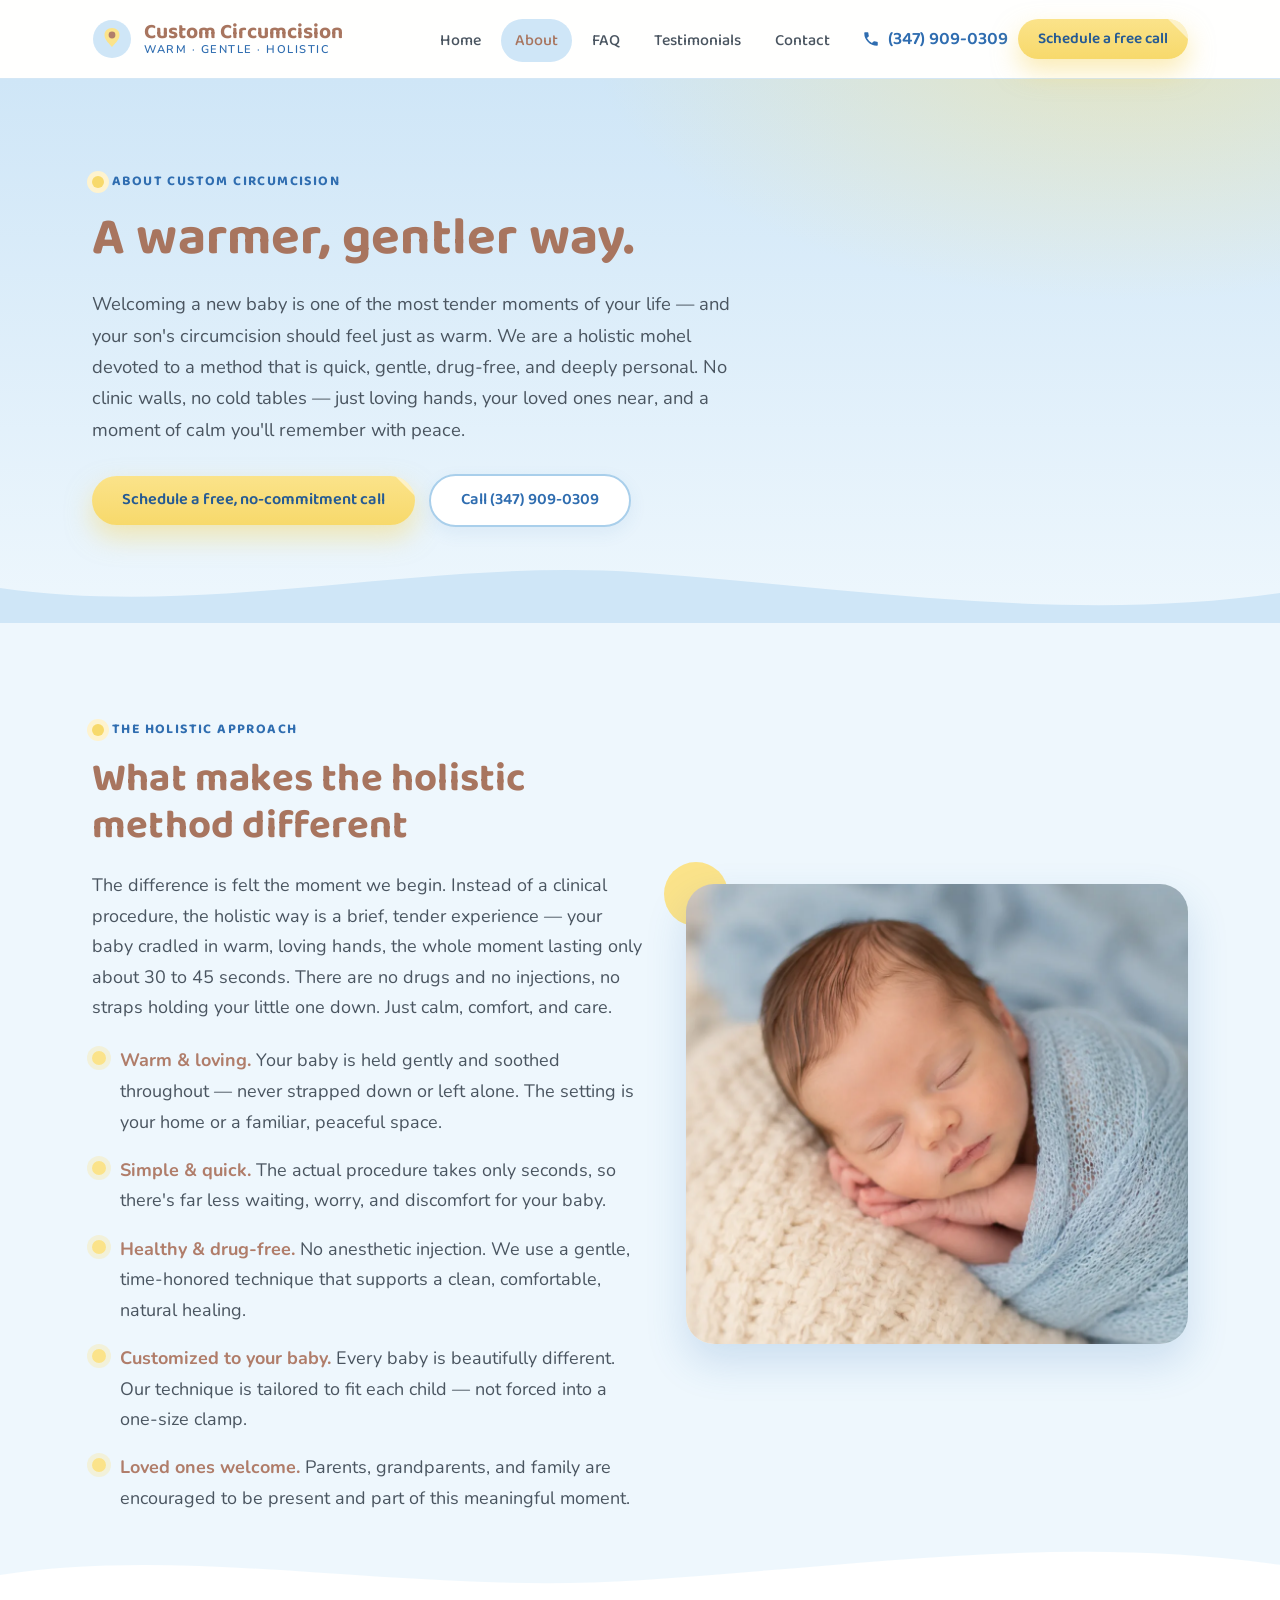
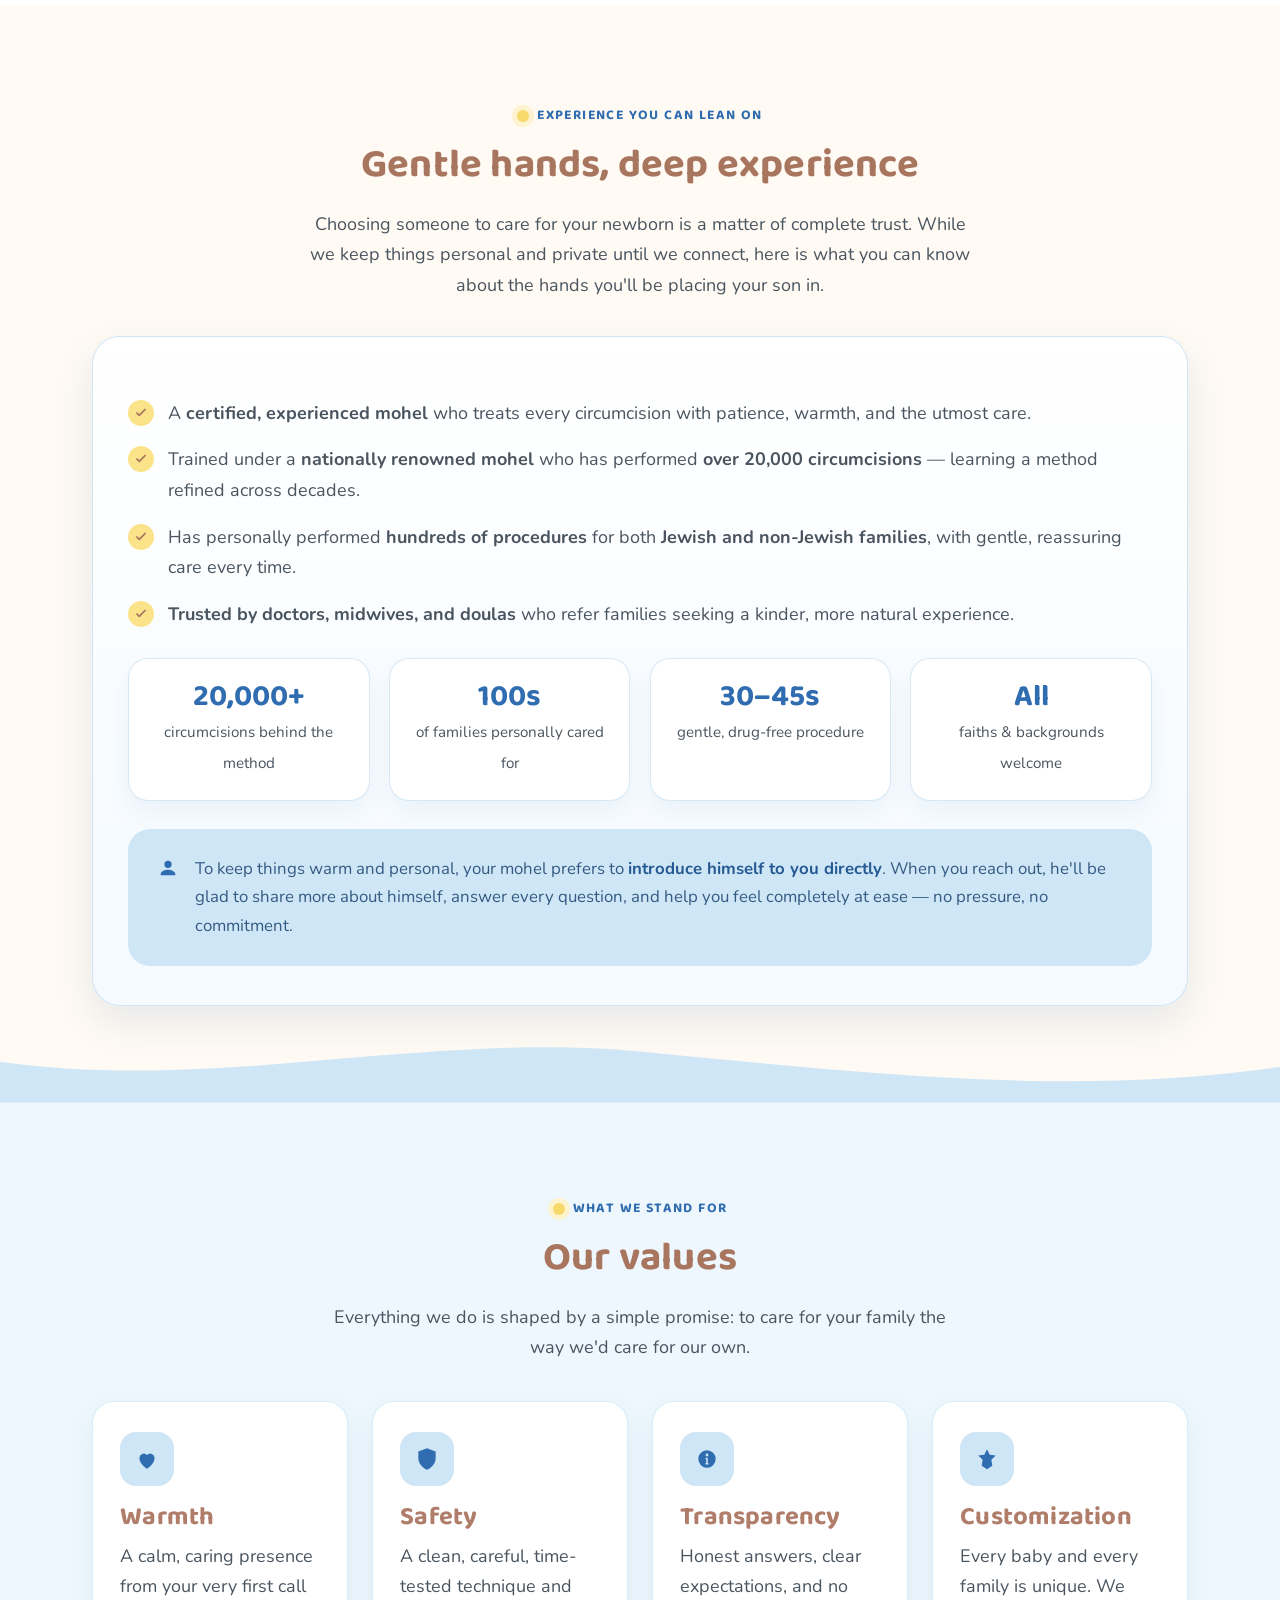
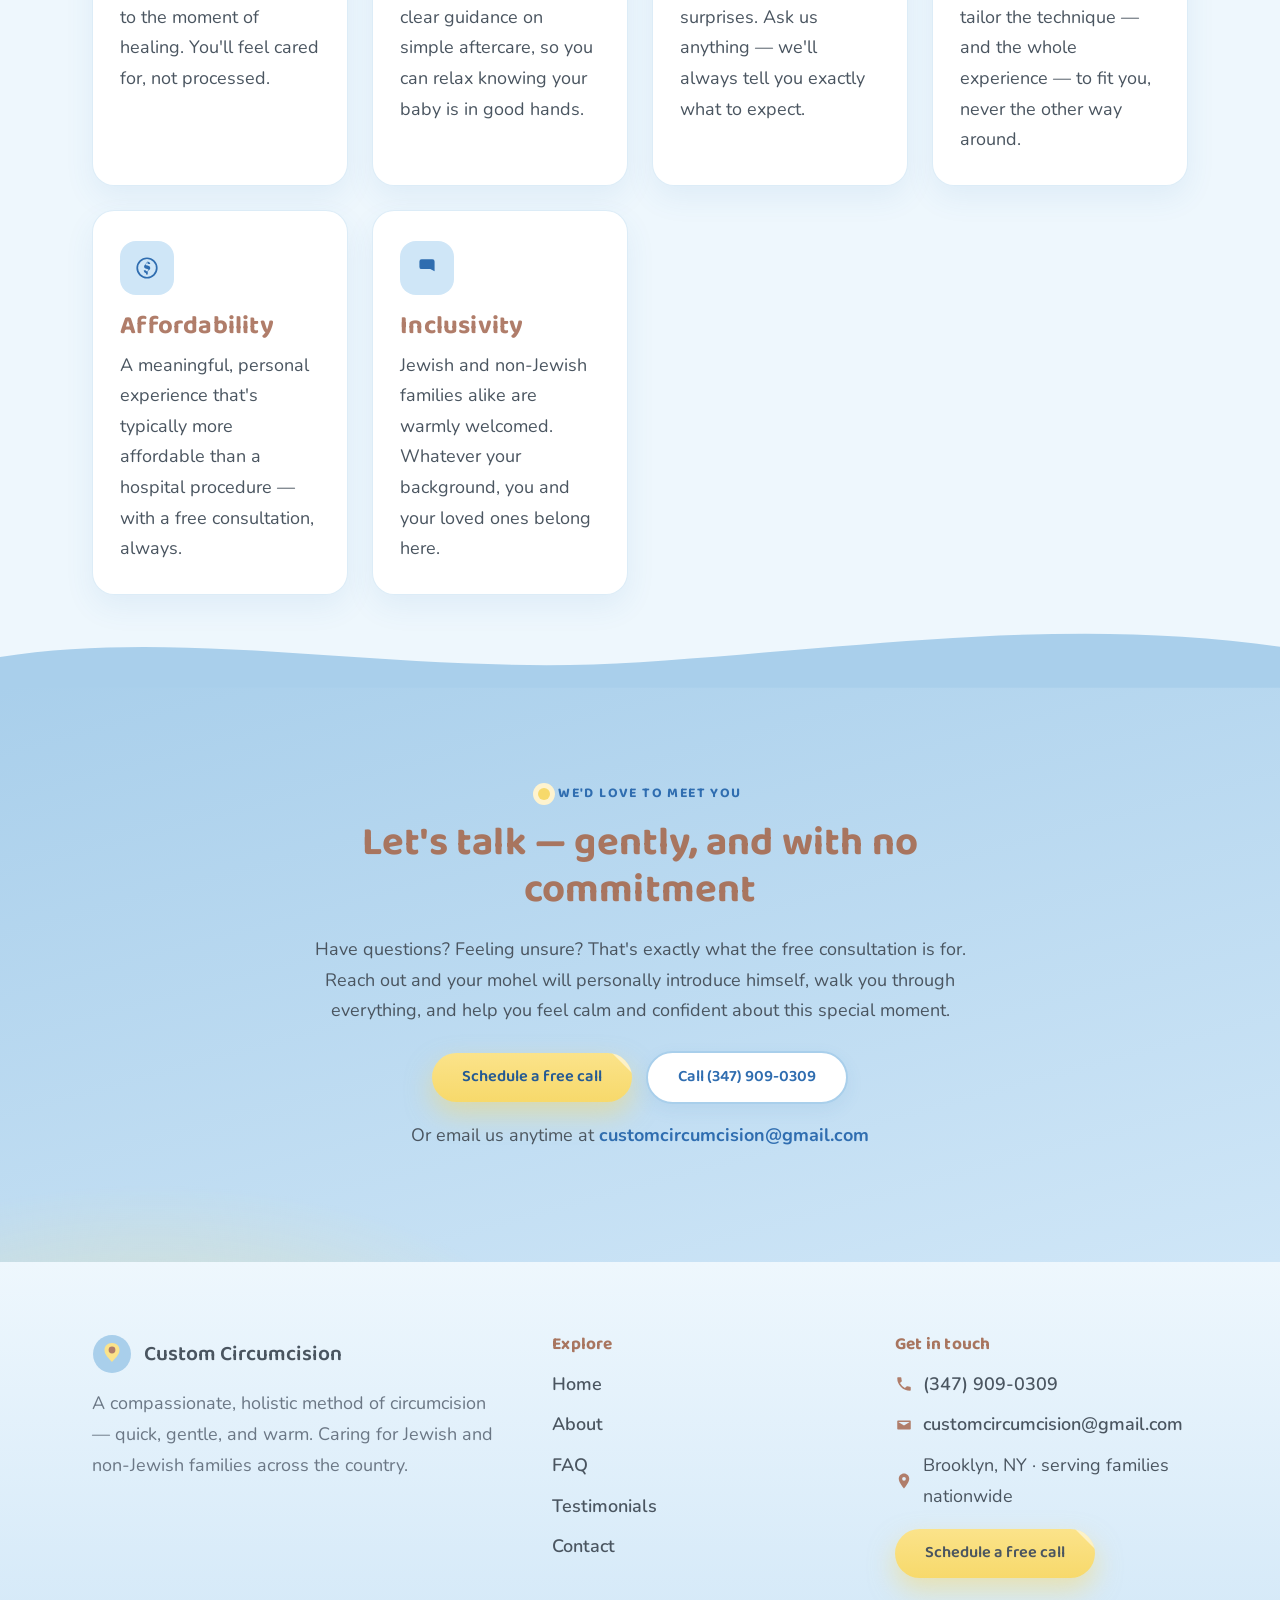
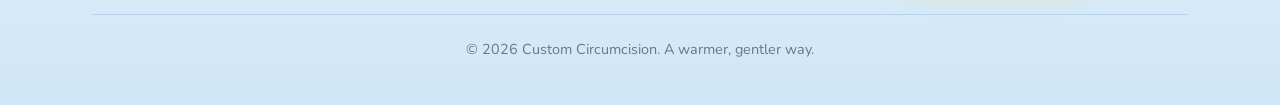
==== commit 8b3822c3: "About: replace stock photo with warm sleeping-newborn image (WebP, 64KB) Co-Authored-By: Claude Opus" ====
--- a/about.html
+++ b/about.html
@@ -206,7 +206,7 @@
           </div>
           <figure class="about-figure reveal">
             <span class="dot-accent" aria-hidden="true"></span>
-            <img src="https://images.unsplash.com/photo-1546015720-b8b30df5aa27?auto=format&fit=crop&w=1000&q=80" alt="Parents gently cradling their newborn baby, wrapped in a soft blanket" loading="lazy" />
+            <img src="images/about-newborn.webp" alt="A peaceful sleeping newborn swaddled in a soft blue wrap, resting calmly on a cream blanket" loading="lazy" width="1024" height="1280" />
           </figure>
         </div>
       </div>
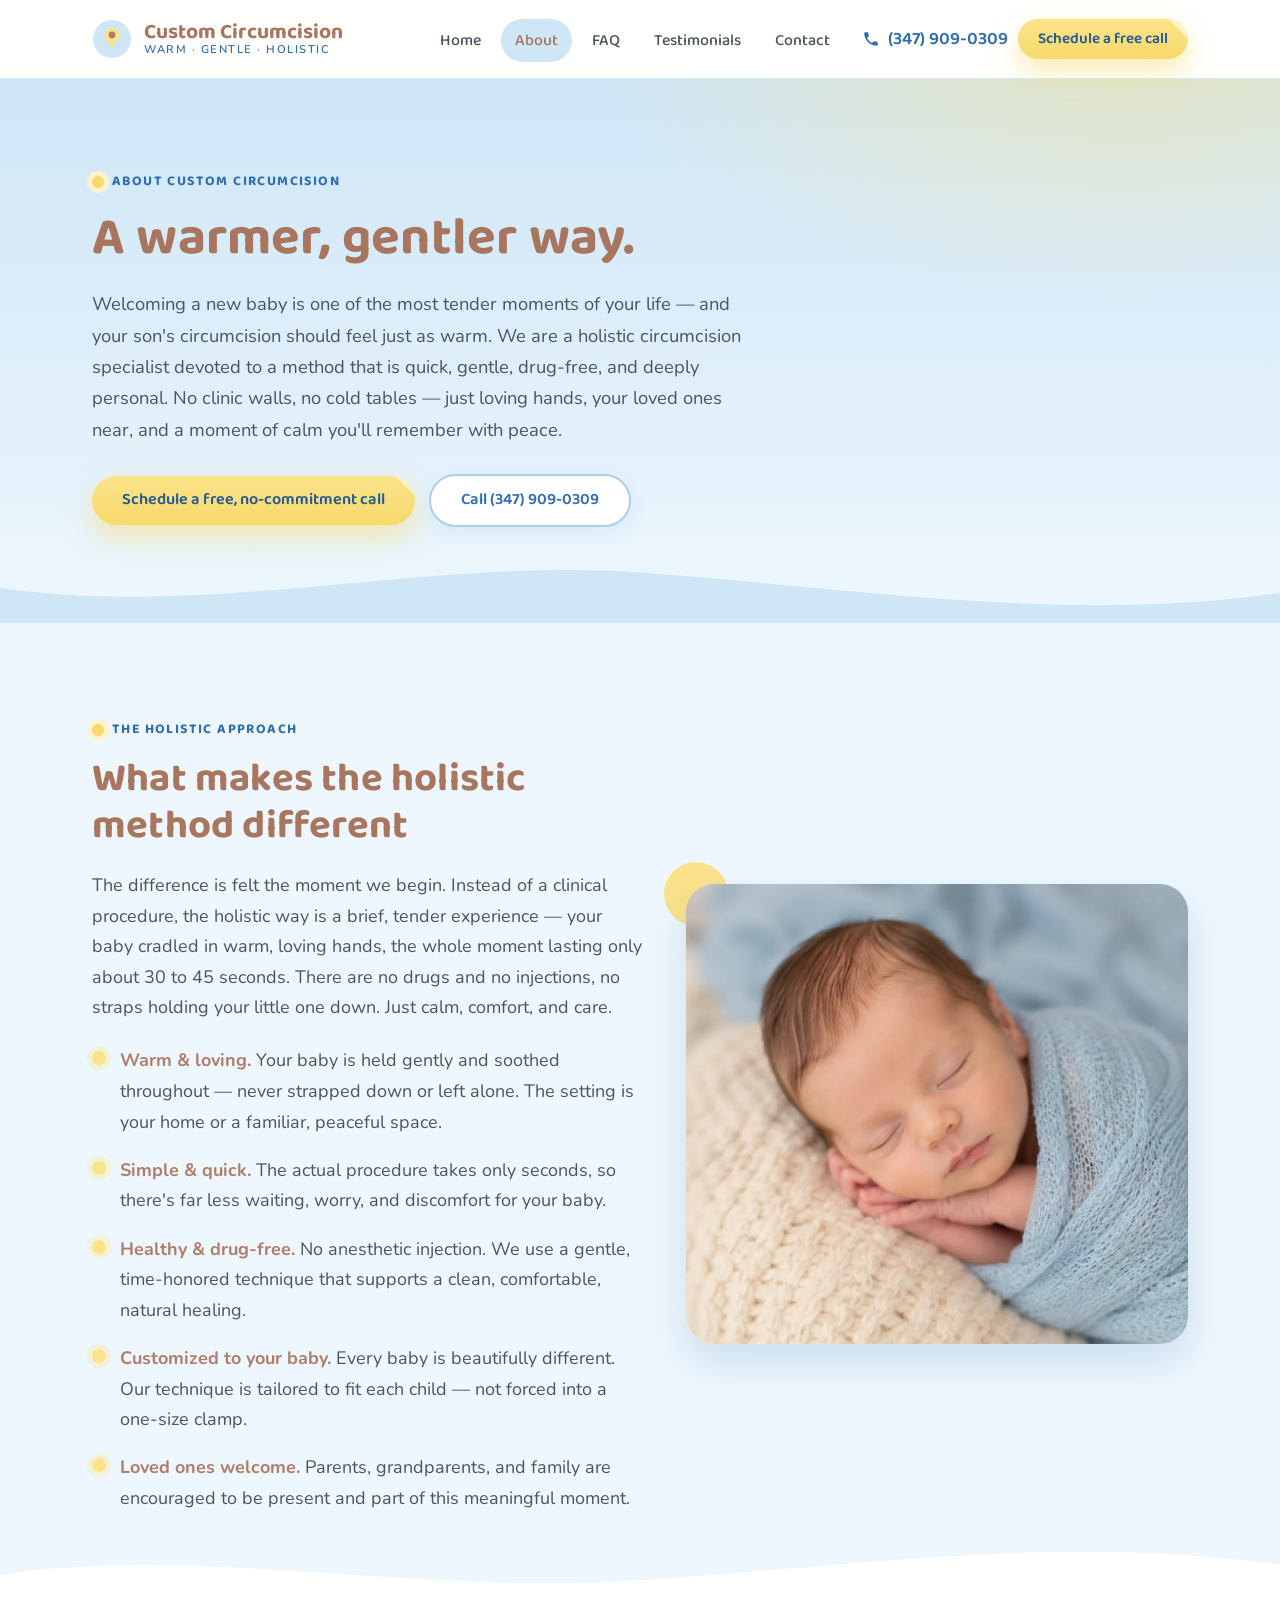
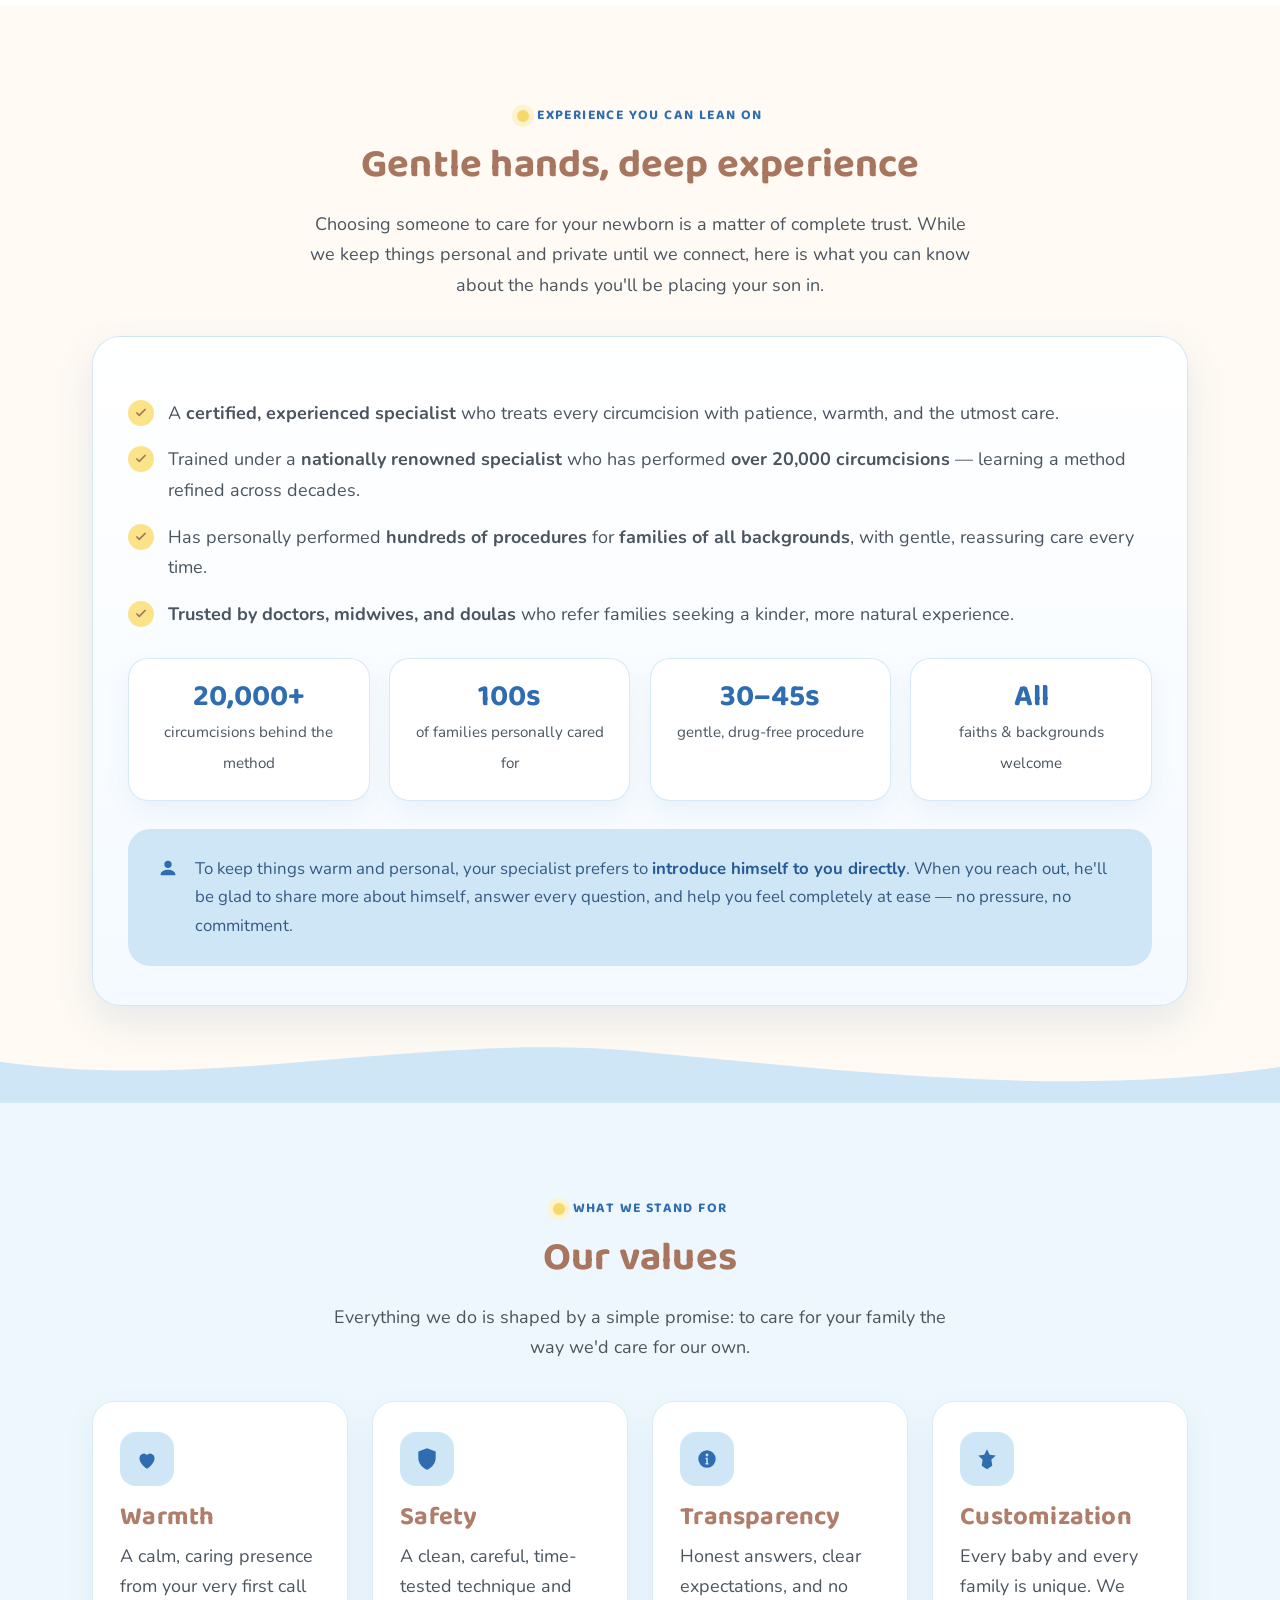
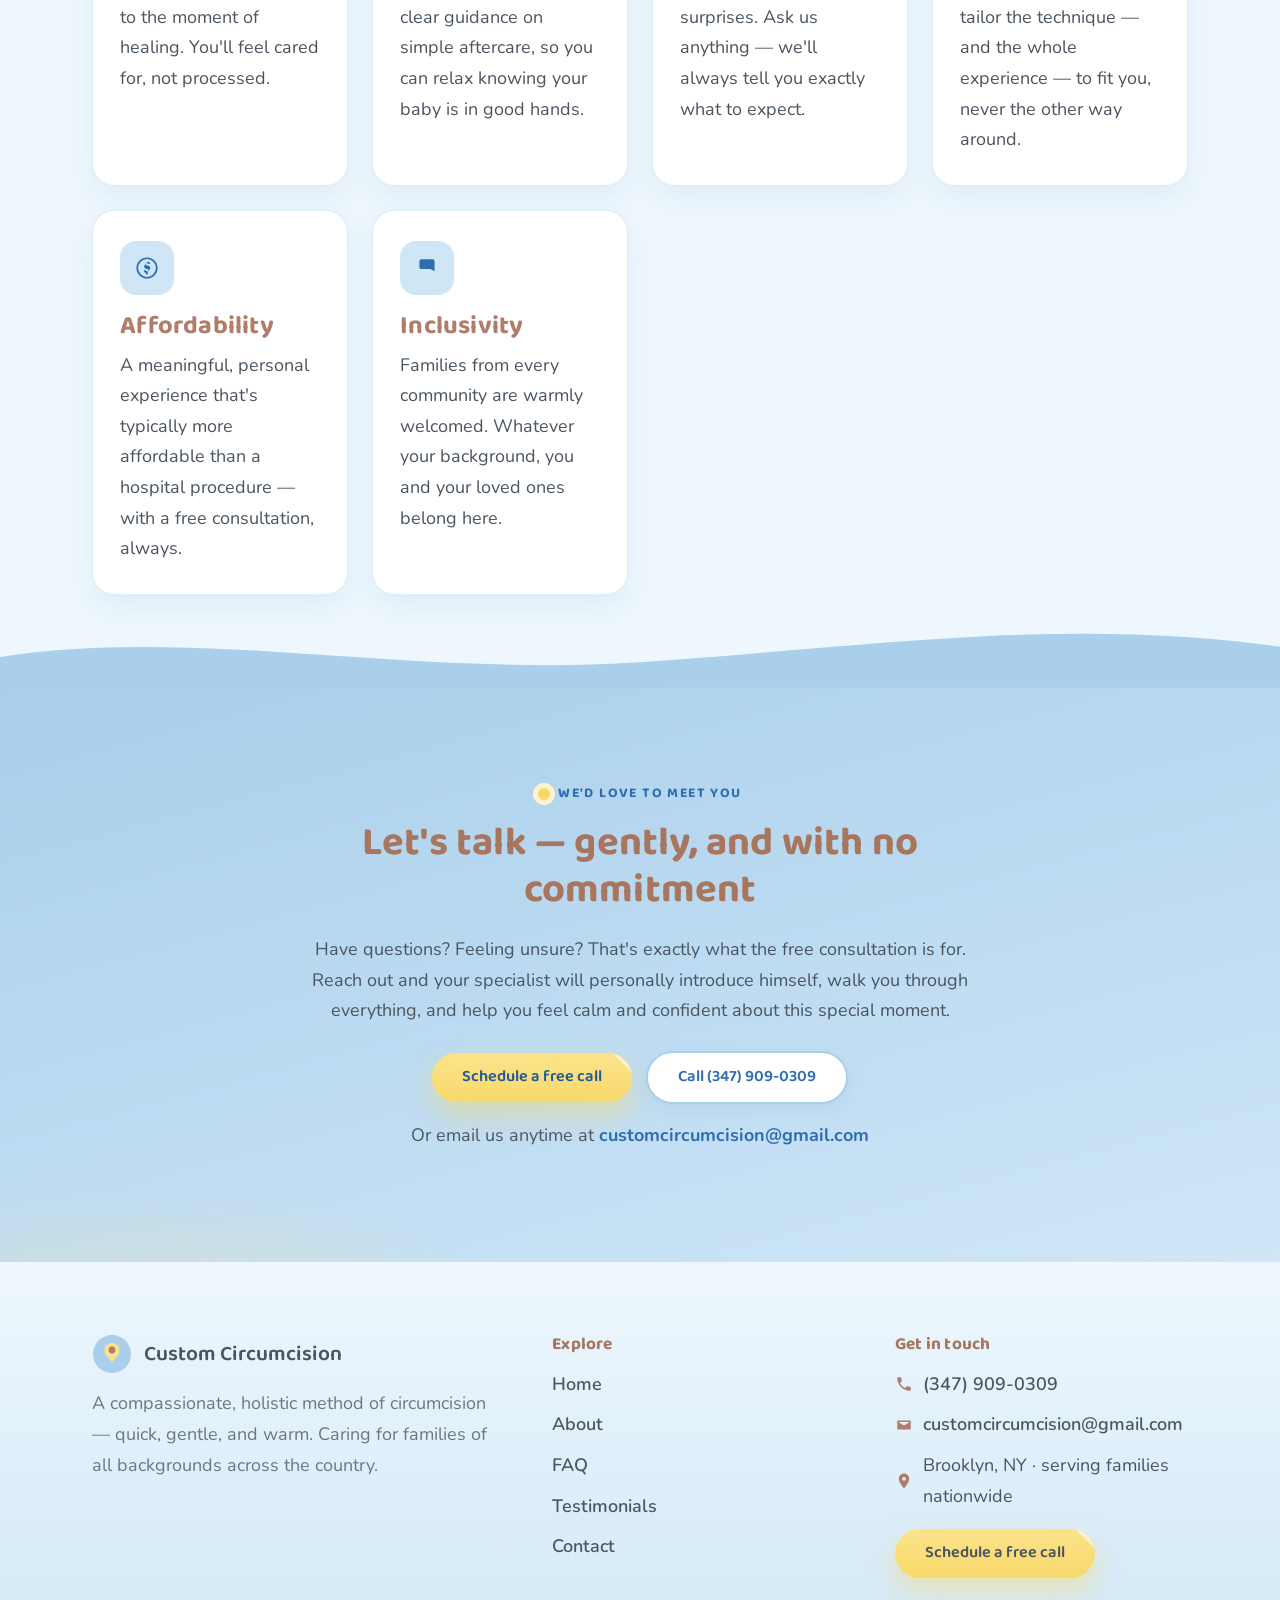
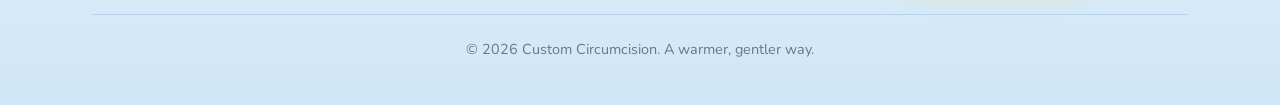
==== commit eafe2a62: "Neutralize Jewish-focused branding; remove sample-review warnings - 'mohel' -> 'circumcision special" ====
--- a/about.html
+++ b/about.html
@@ -3,7 +3,7 @@
 <head>
   <meta charset="UTF-8" />
   <meta name="viewport" content="width=device-width, initial-scale=1.0" />
-  <meta name="description" content="Custom Circumcision — a warm, gentle, holistic mohel serving Jewish and non-Jewish families in Brooklyn and across the U.S. Quick, drug-free, and meaningful. Free, no-commitment consultation." />
+  <meta name="description" content="Custom Circumcision — a warm, gentle, holistic circumcision specialist serving families of all backgrounds in Brooklyn and across the U.S. Quick, drug-free, and meaningful. Free, no-commitment consultation." />
   <meta name="theme-color" content="#cfe6f7" />
   <link rel="preconnect" href="https://fonts.googleapis.com" />
   <link rel="preconnect" href="https://fonts.gstatic.com" crossorigin />
@@ -176,7 +176,7 @@
         <div class="reveal is-visible">
           <span class="eyebrow">About Custom Circumcision</span>
           <h1>A warmer, gentler way.</h1>
-          <p class="lead">Welcoming a new baby is one of the most tender moments of your life — and your son's circumcision should feel just as warm. We are a holistic mohel devoted to a method that is quick, gentle, drug-free, and deeply personal. No clinic walls, no cold tables — just loving hands, your loved ones near, and a moment of calm you'll remember with peace.</p>
+          <p class="lead">Welcoming a new baby is one of the most tender moments of your life — and your son's circumcision should feel just as warm. We are a holistic circumcision specialist devoted to a method that is quick, gentle, drug-free, and deeply personal. No clinic walls, no cold tables — just loving hands, your loved ones near, and a moment of calm you'll remember with peace.</p>
           <div class="hero-actions" style="margin-top:1.6rem;">
             <a class="btn btn--primary" href="contact.html">Schedule a free, no-commitment call</a>
             <a class="btn btn--ghost" href="tel:+13479090309">Call (347) 909-0309</a>
@@ -228,15 +228,15 @@
           <ul class="trust-list">
             <li>
               <span class="check" aria-hidden="true"><svg width="14" height="14" viewBox="0 0 24 24" fill="none"><path d="M5 12l4 4 10-10" stroke="currentColor" stroke-width="3" stroke-linecap="round" stroke-linejoin="round"/></svg></span>
-              <span>A <b>certified, experienced mohel</b> who treats every circumcision with patience, warmth, and the utmost care.</span>
+              <span>A <b>certified, experienced specialist</b> who treats every circumcision with patience, warmth, and the utmost care.</span>
             </li>
             <li>
               <span class="check" aria-hidden="true"><svg width="14" height="14" viewBox="0 0 24 24" fill="none"><path d="M5 12l4 4 10-10" stroke="currentColor" stroke-width="3" stroke-linecap="round" stroke-linejoin="round"/></svg></span>
-              <span>Trained under a <b>nationally renowned mohel</b> who has performed <b>over 20,000 circumcisions</b> — learning a method refined across decades.</span>
+              <span>Trained under a <b>nationally renowned specialist</b> who has performed <b>over 20,000 circumcisions</b> — learning a method refined across decades.</span>
             </li>
             <li>
               <span class="check" aria-hidden="true"><svg width="14" height="14" viewBox="0 0 24 24" fill="none"><path d="M5 12l4 4 10-10" stroke="currentColor" stroke-width="3" stroke-linecap="round" stroke-linejoin="round"/></svg></span>
-              <span>Has personally performed <b>hundreds of procedures</b> for both <b>Jewish and non-Jewish families</b>, with gentle, reassuring care every time.</span>
+              <span>Has personally performed <b>hundreds of procedures</b> for <b>families of all backgrounds</b>, with gentle, reassuring care every time.</span>
             </li>
             <li>
               <span class="check" aria-hidden="true"><svg width="14" height="14" viewBox="0 0 24 24" fill="none"><path d="M5 12l4 4 10-10" stroke="currentColor" stroke-width="3" stroke-linecap="round" stroke-linejoin="round"/></svg></span>
@@ -253,7 +253,7 @@
 
           <div class="intro-note">
             <svg width="22" height="22" viewBox="0 0 24 24" fill="none" aria-hidden="true"><path d="M12 12a4 4 0 100-8 4 4 0 000 8zm0 2c-4 0-8 2-8 5v1h16v-1c0-3-4-5-8-5z" fill="currentColor"/></svg>
-            <span>To keep things warm and personal, your mohel prefers to <b>introduce himself to you directly</b>. When you reach out, he'll be glad to share more about himself, answer every question, and help you feel completely at ease — no pressure, no commitment.</span>
+            <span>To keep things warm and personal, your specialist prefers to <b>introduce himself to you directly</b>. When you reach out, he'll be glad to share more about himself, answer every question, and help you feel completely at ease — no pressure, no commitment.</span>
           </div>
         </div>
       </div>
@@ -317,7 +317,7 @@
               <svg width="26" height="26" viewBox="0 0 24 24" fill="none"><path d="M7 4h10a2 2 0 012 2v9l-4-2H7a2 2 0 01-2-2V6a2 2 0 012-2z" fill="currentColor"/></svg>
             </div>
             <h3>Inclusivity</h3>
-            <p>Jewish and non-Jewish families alike are warmly welcomed. Whatever your background, you and your loved ones belong here.</p>
+            <p>Families from every community are warmly welcomed. Whatever your background, you and your loved ones belong here.</p>
           </div>
         </div>
       </div>
@@ -332,7 +332,7 @@
         <div class="cta-inner reveal" style="text-align:center; max-width:62ch; margin:0 auto;">
           <span class="eyebrow">We'd love to meet you</span>
           <h2 class="section-title">Let's talk — gently, and with no commitment</h2>
-          <p>Have questions? Feeling unsure? That's exactly what the free consultation is for. Reach out and your mohel will personally introduce himself, walk you through everything, and help you feel calm and confident about this special moment.</p>
+          <p>Have questions? Feeling unsure? That's exactly what the free consultation is for. Reach out and your specialist will personally introduce himself, walk you through everything, and help you feel calm and confident about this special moment.</p>
           <div class="hero-actions" style="margin-top:1.6rem; justify-content:center;">
             <a class="btn btn--primary" href="contact.html">Schedule a free call</a>
             <a class="btn btn--ghost" href="tel:+13479090309">Call (347) 909-0309</a>
@@ -356,7 +356,7 @@
             </svg>
             <span>Custom Circumcision</span>
           </a>
-          <p class="footer__line">A compassionate, holistic method of circumcision — quick, gentle, and warm. Caring for Jewish and non-Jewish families across the country.</p>
+          <p class="footer__line">A compassionate, holistic method of circumcision — quick, gentle, and warm. Caring for families of all backgrounds across the country.</p>
         </div>
 
         <div class="footer-col">
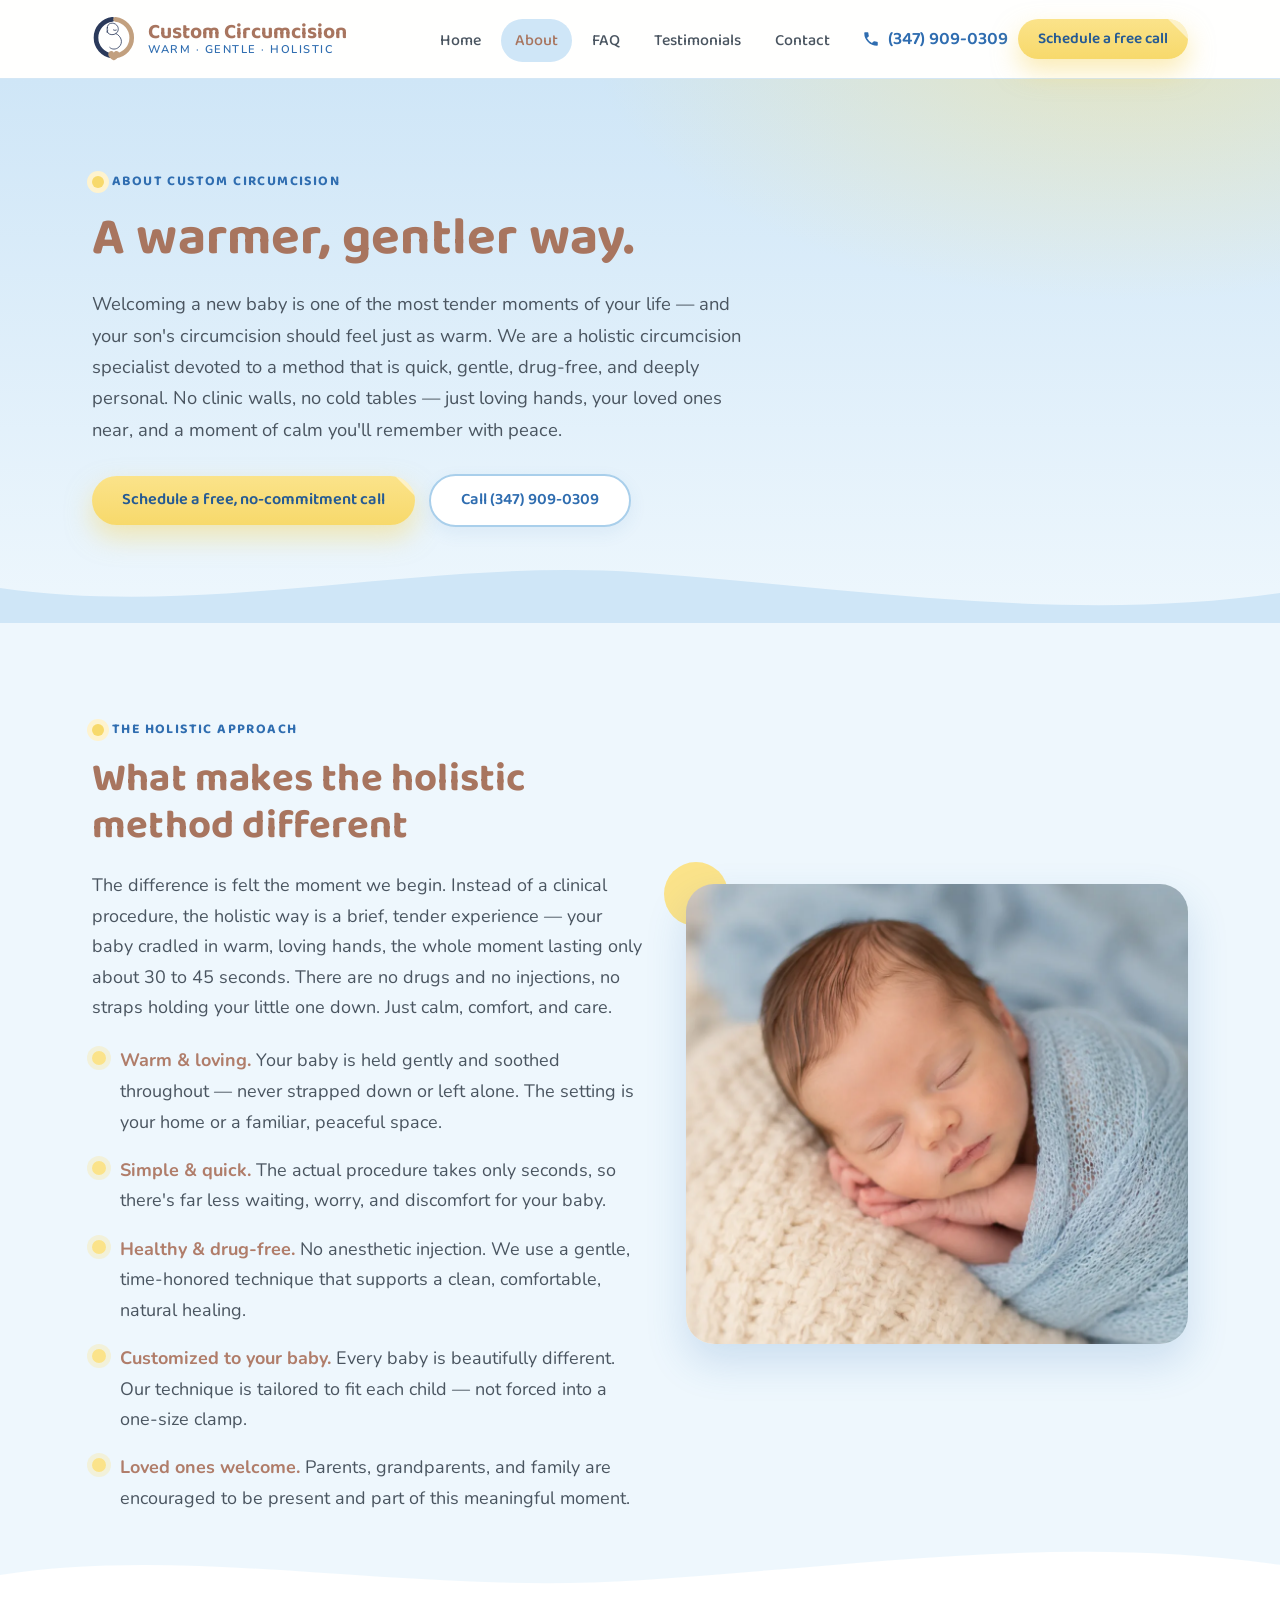
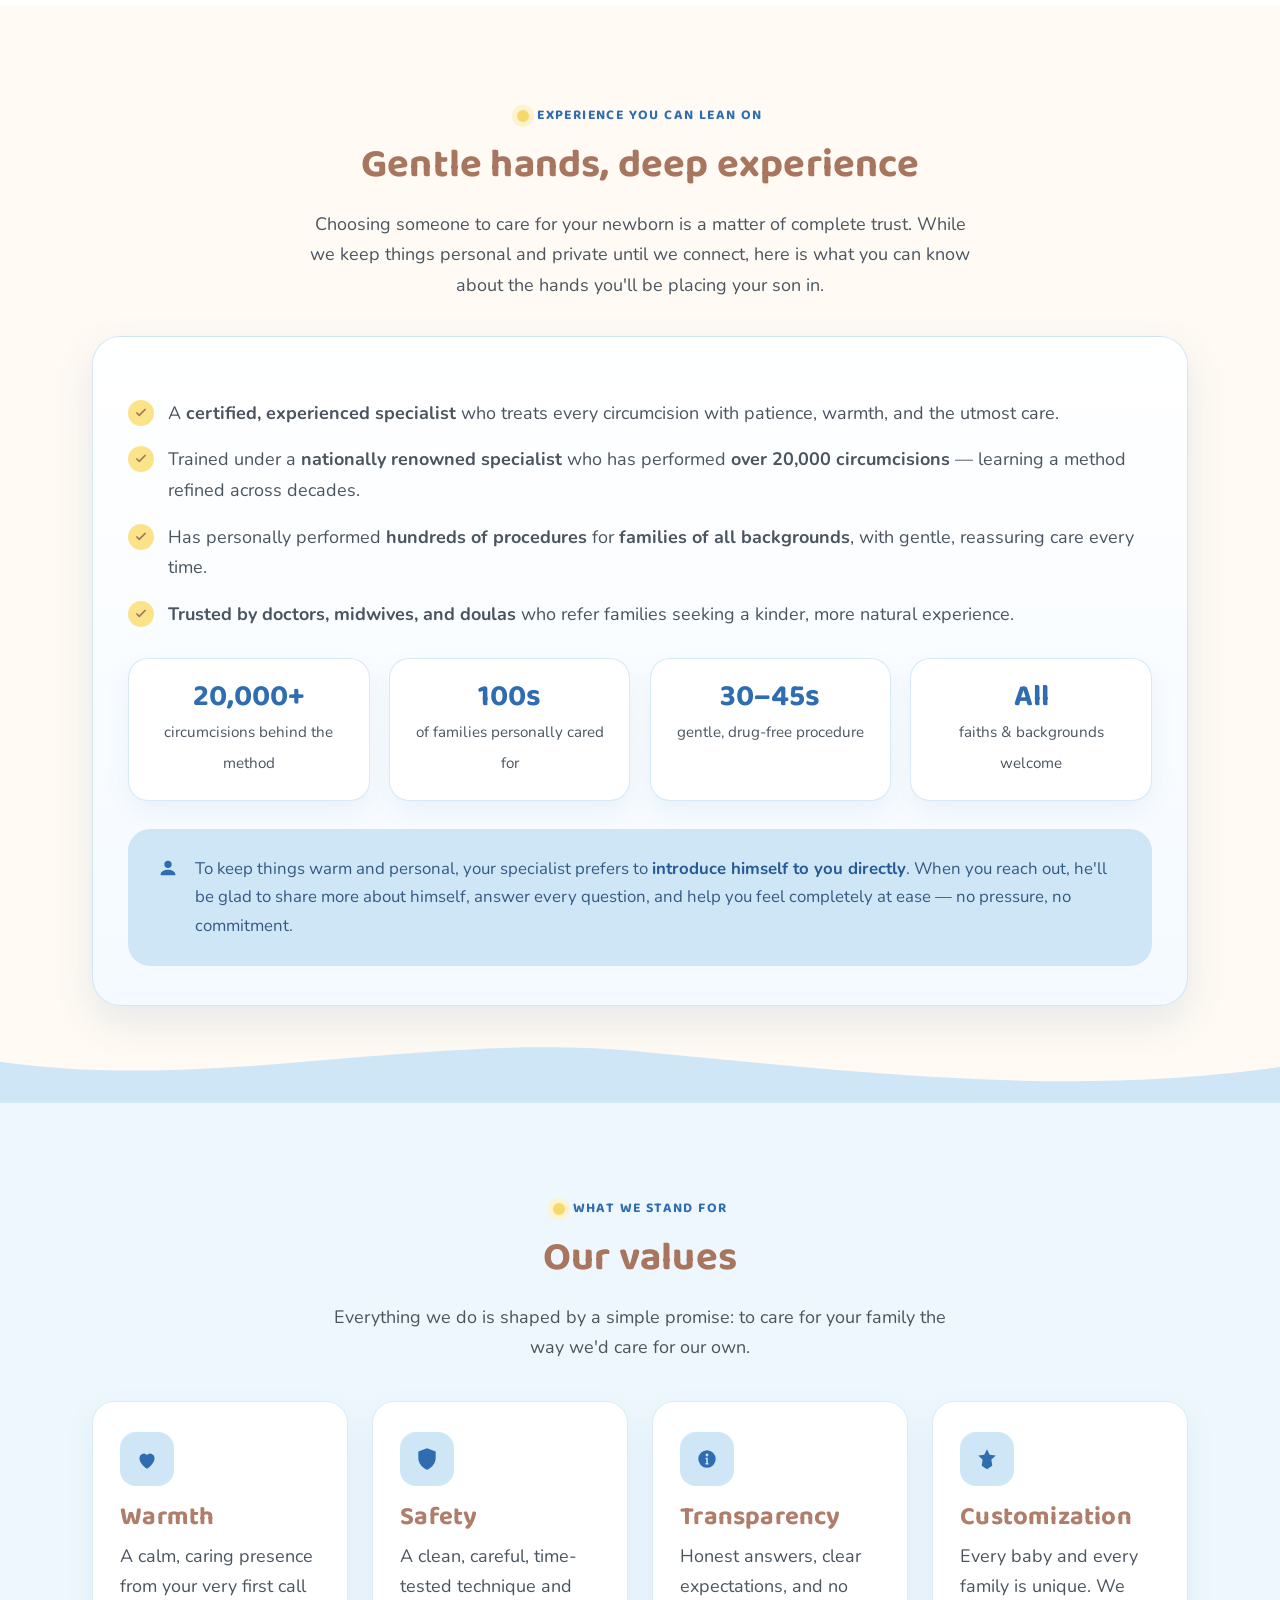
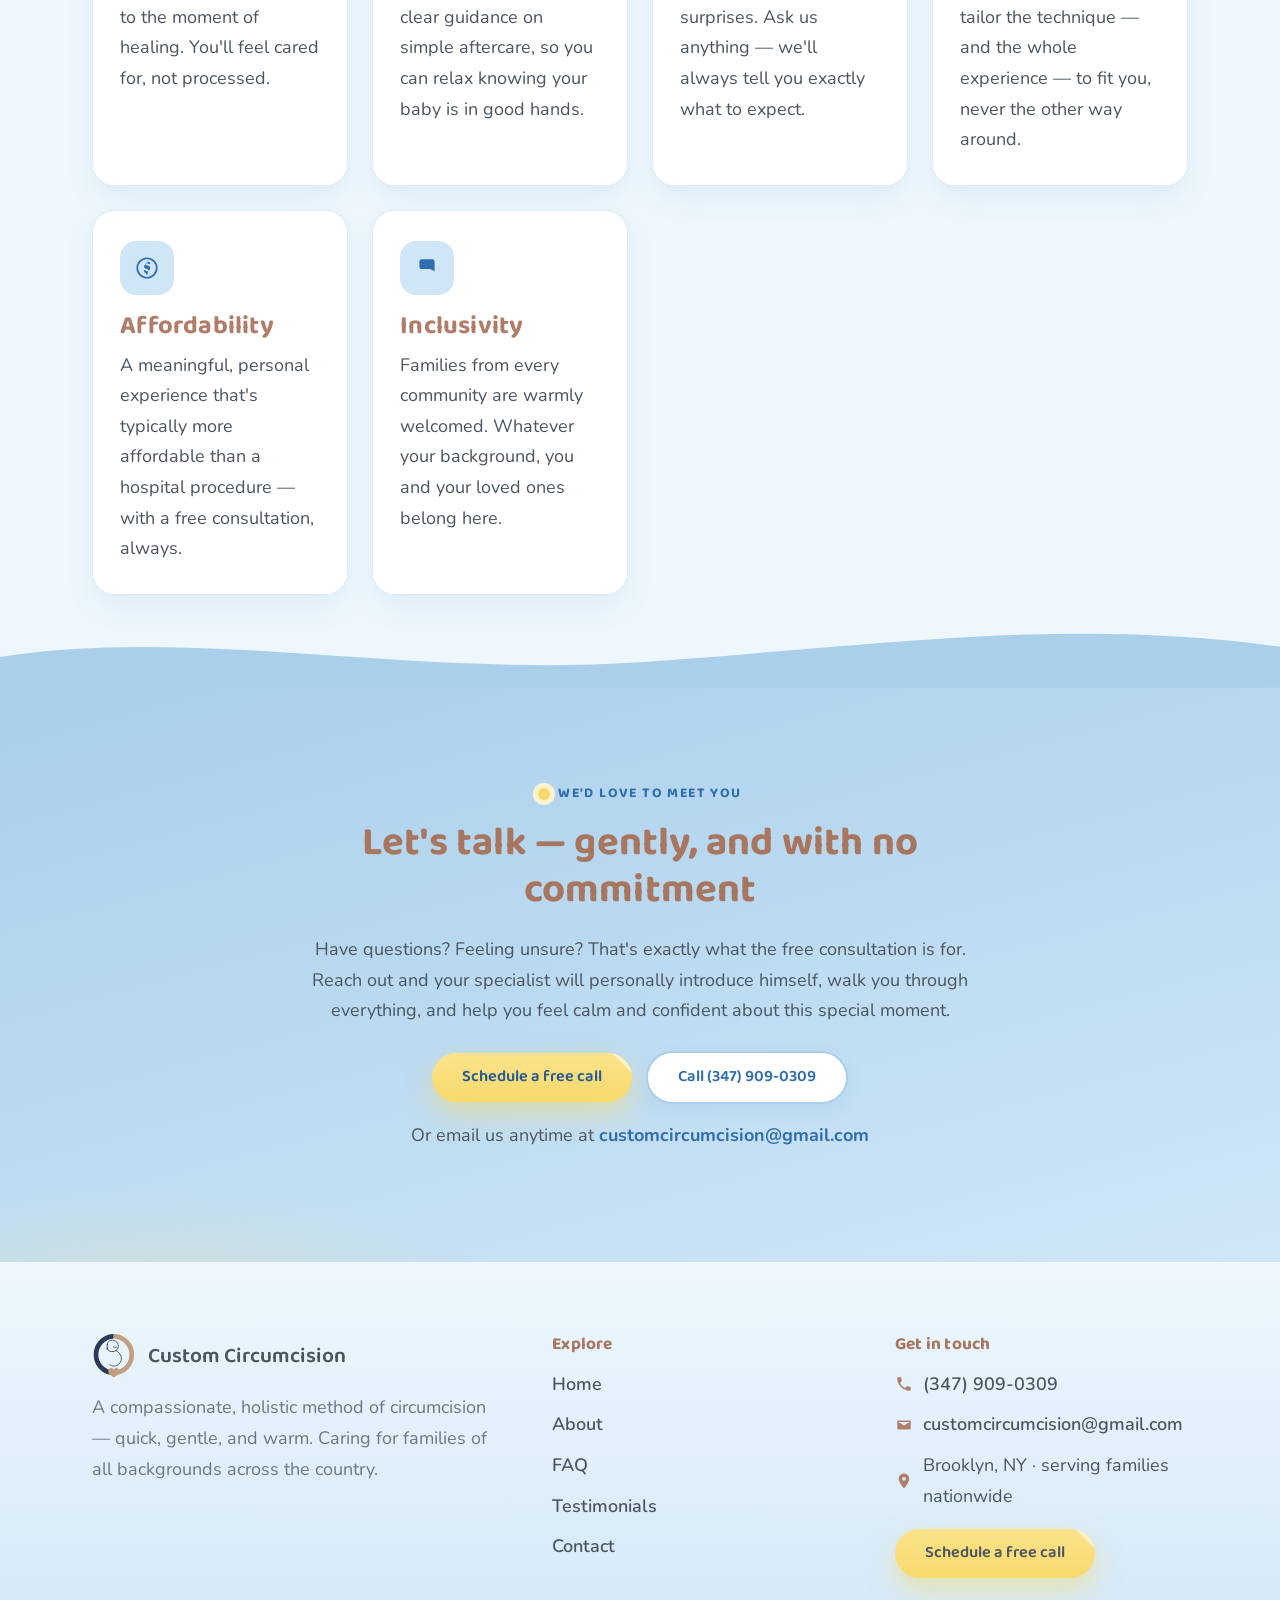
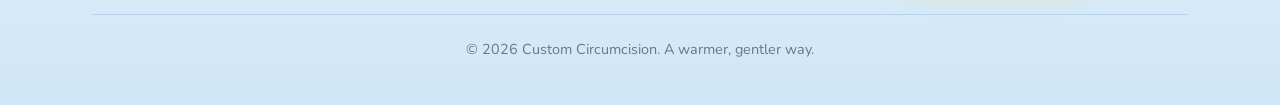
==== commit 1c37f55f: "Add hand-coded SVG logo + full favicon set; wire into header/footer - New vector logo: assets/logo.s" ====
--- a/about.html
+++ b/about.html
@@ -9,6 +9,10 @@
   <link rel="preconnect" href="https://fonts.gstatic.com" crossorigin />
   <link href="https://fonts.googleapis.com/css2?family=Baloo+2:wght@500;600;700&family=Nunito:ital,wght@0,400;0,500;0,600;0,700;0,800;1,400&display=swap" rel="stylesheet" />
   <link rel="stylesheet" href="styles.css" />
+  <link rel="icon" type="image/svg+xml" href="assets/favicon.svg" />
+  <link rel="icon" type="image/png" sizes="32x32" href="assets/favicon-32.png" />
+  <link rel="apple-touch-icon" href="assets/favicon-180.png" />
+  <link rel="manifest" href="assets/site.webmanifest" />
   <title>About — A Warmer, Gentler Way | Custom Circumcision</title>
   <style>
     /* Small page-specific touches that build on the shared design DNA */
@@ -134,11 +138,7 @@
     <div class="container">
       <nav class="nav" aria-label="Primary">
         <a class="brand" href="index.html" aria-label="Custom Circumcision — home">
-          <svg class="brand__mark" width="40" height="40" viewBox="0 0 40 40" fill="none" aria-hidden="true">
-            <circle cx="20" cy="20" r="19" fill="#cfe6f7"/>
-            <path d="M20 9c4.5 0 7.5 3 7.5 7 0 5.2-5.4 9.2-7.5 12-2.1-2.8-7.5-6.8-7.5-12 0-4 3-7 7.5-7z" fill="#fbe38a"/>
-            <circle cx="20" cy="16" r="3.4" fill="#b07d6a"/>
-          </svg>
+          <svg class="brand__mark" width="44" height="44" viewBox="140 99 322 322" fill="none" aria-hidden="true"><path d="M288 116 A135 135 0 0 0 288 384" stroke="#2b3a5b" stroke-width="34" fill="none" stroke-linecap="round"/><path d="M312 116 A135 135 0 0 1 312 384" stroke="#c2a07f" stroke-width="34" fill="none" stroke-linecap="round"/><g stroke="#2b3a5b" stroke-width="6" fill="none" stroke-linecap="round" stroke-linejoin="round"><path d="M252 178 C249 143 297 132 321 159 C339 178 334 207 315 220 C300 231 271 232 258 217 C249 206 250 191 252 178 Z"/><path d="M297 194 q11 7 21 1"/><path d="M256 197 q-11 3 -6 15"/><path d="M315 220 C358 242 369 288 337 319 C315 339 285 338 270 322"/></g><path d="M300 360 C291 341 259 346 259 373 C259 398 300 416 300 416 C300 416 341 398 341 373 C341 346 309 341 300 360 Z" fill="#c2a07f"/></svg>
           <span>Custom Circumcision
             <span class="brand__sub">Warm · Gentle · Holistic</span>
           </span>
@@ -349,11 +349,7 @@
       <div class="footer-grid">
         <div class="footer-col">
           <a class="footer-brand brand" href="index.html" aria-label="Custom Circumcision — home">
-            <svg class="brand__mark" width="40" height="40" viewBox="0 0 40 40" fill="none" aria-hidden="true">
-              <circle cx="20" cy="20" r="19" fill="#a9cfeb"/>
-              <path d="M20 9c4.5 0 7.5 3 7.5 7 0 5.2-5.4 9.2-7.5 12-2.1-2.8-7.5-6.8-7.5-12 0-4 3-7 7.5-7z" fill="#fbe38a"/>
-              <circle cx="20" cy="16" r="3.4" fill="#b07d6a"/>
-            </svg>
+            <svg class="brand__mark" width="44" height="44" viewBox="140 99 322 322" fill="none" aria-hidden="true"><path d="M288 116 A135 135 0 0 0 288 384" stroke="#2b3a5b" stroke-width="34" fill="none" stroke-linecap="round"/><path d="M312 116 A135 135 0 0 1 312 384" stroke="#c2a07f" stroke-width="34" fill="none" stroke-linecap="round"/><g stroke="#2b3a5b" stroke-width="6" fill="none" stroke-linecap="round" stroke-linejoin="round"><path d="M252 178 C249 143 297 132 321 159 C339 178 334 207 315 220 C300 231 271 232 258 217 C249 206 250 191 252 178 Z"/><path d="M297 194 q11 7 21 1"/><path d="M256 197 q-11 3 -6 15"/><path d="M315 220 C358 242 369 288 337 319 C315 339 285 338 270 322"/></g><path d="M300 360 C291 341 259 346 259 373 C259 398 300 416 300 416 C300 416 341 398 341 373 C341 346 309 341 300 360 Z" fill="#c2a07f"/></svg>
             <span>Custom Circumcision</span>
           </a>
           <p class="footer__line">A compassionate, holistic method of circumcision — quick, gentle, and warm. Caring for families of all backgrounds across the country.</p>
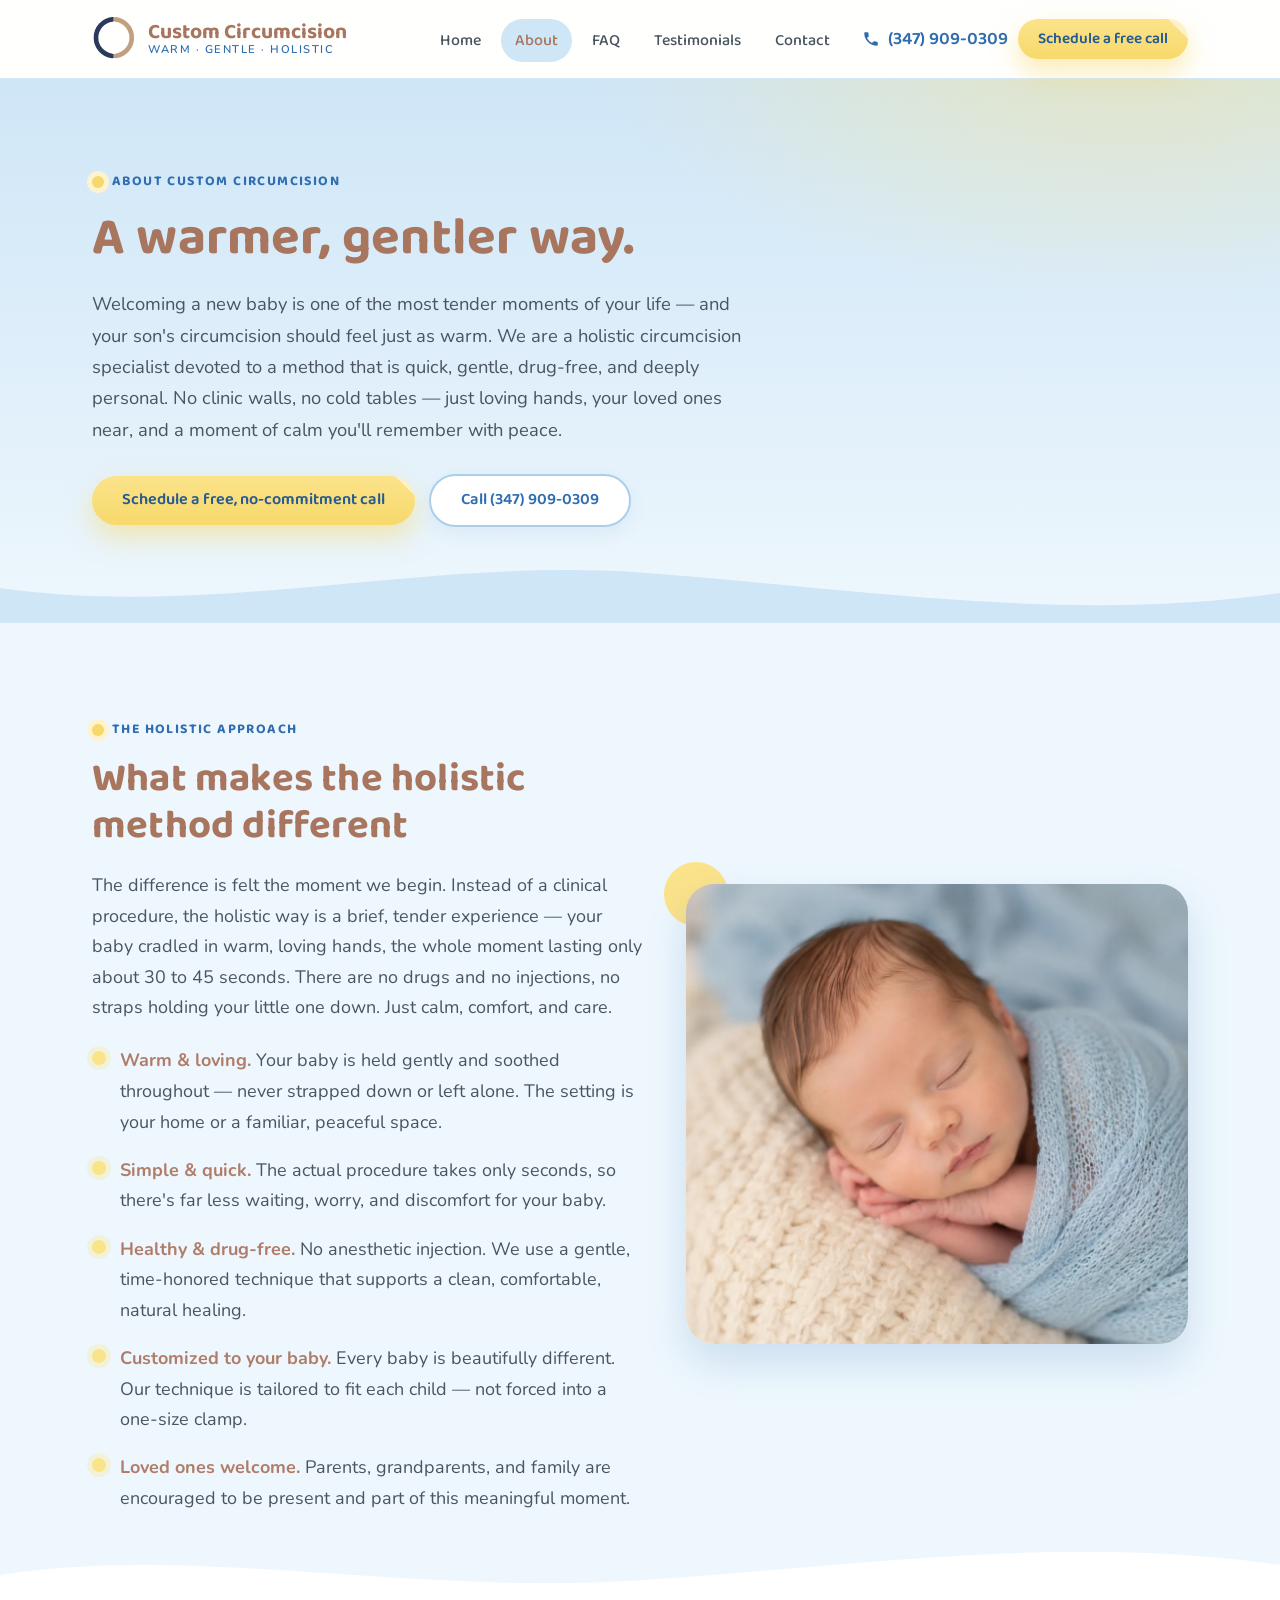
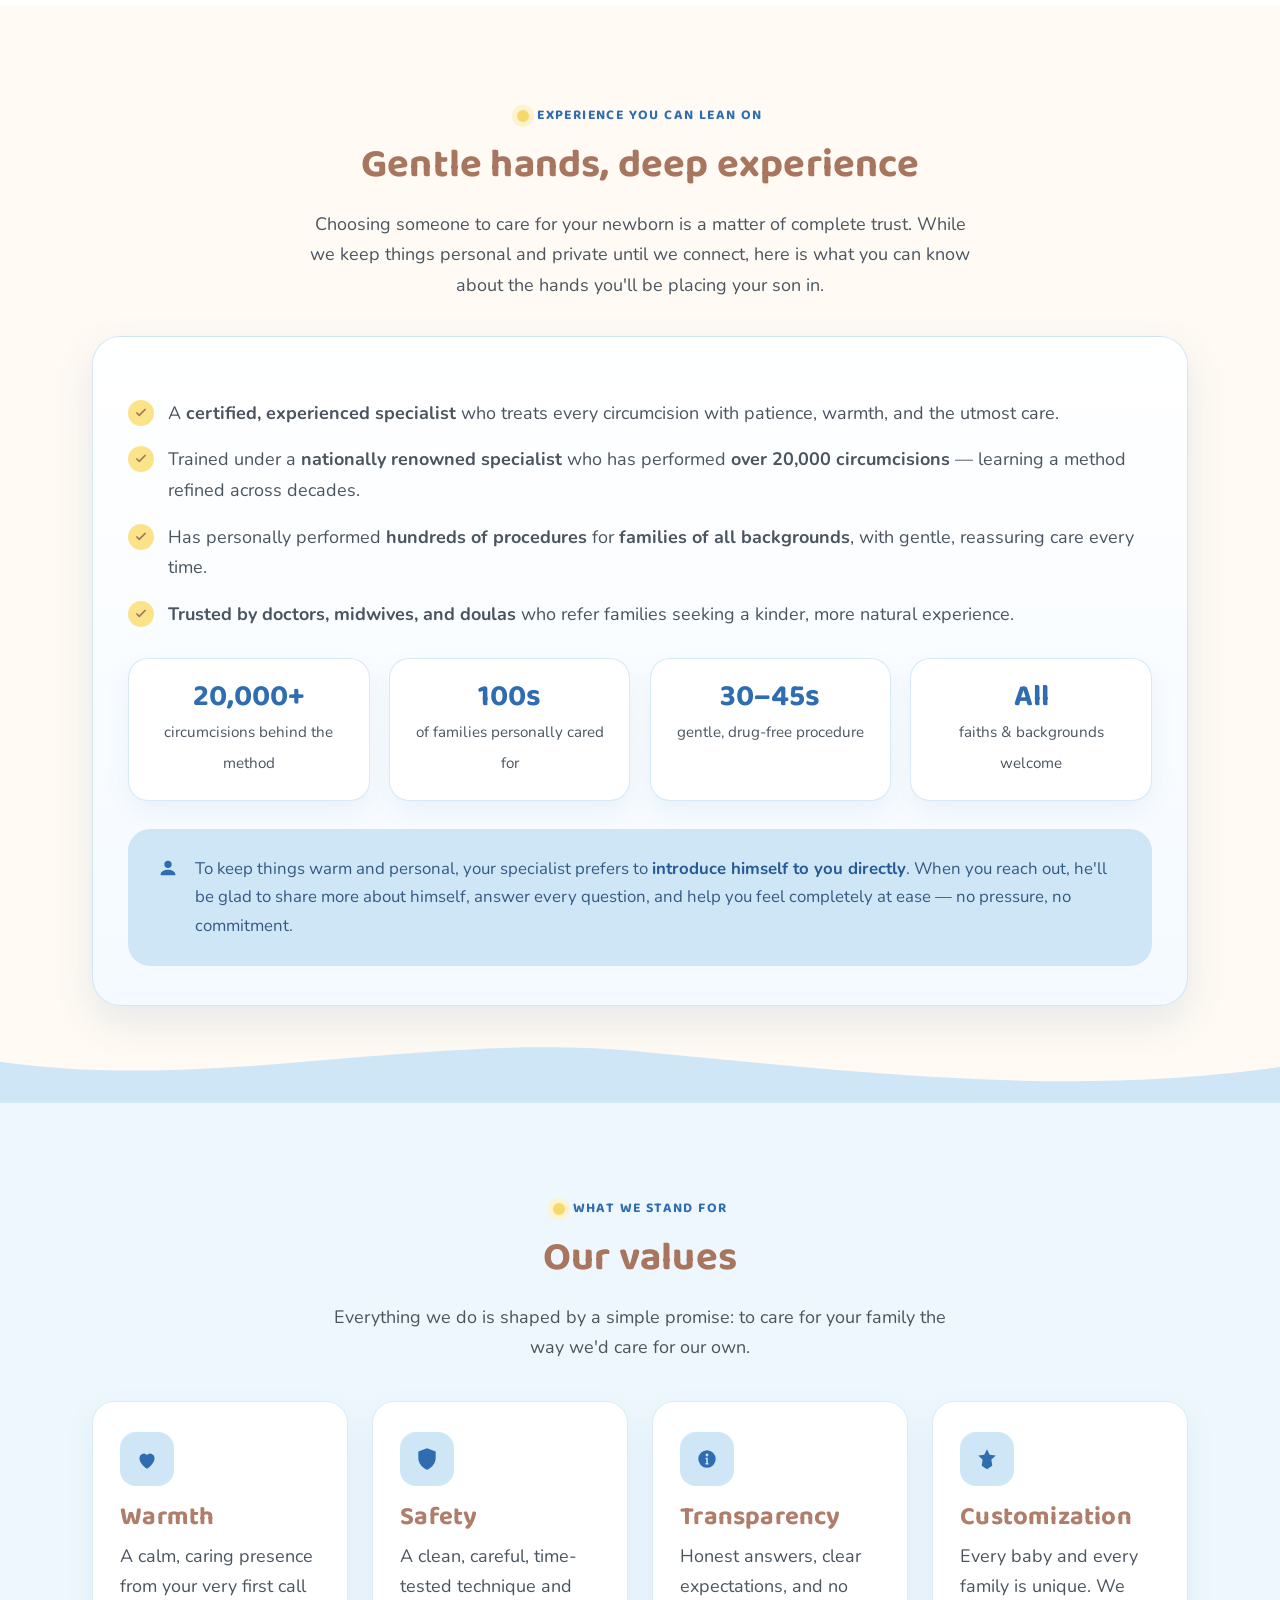
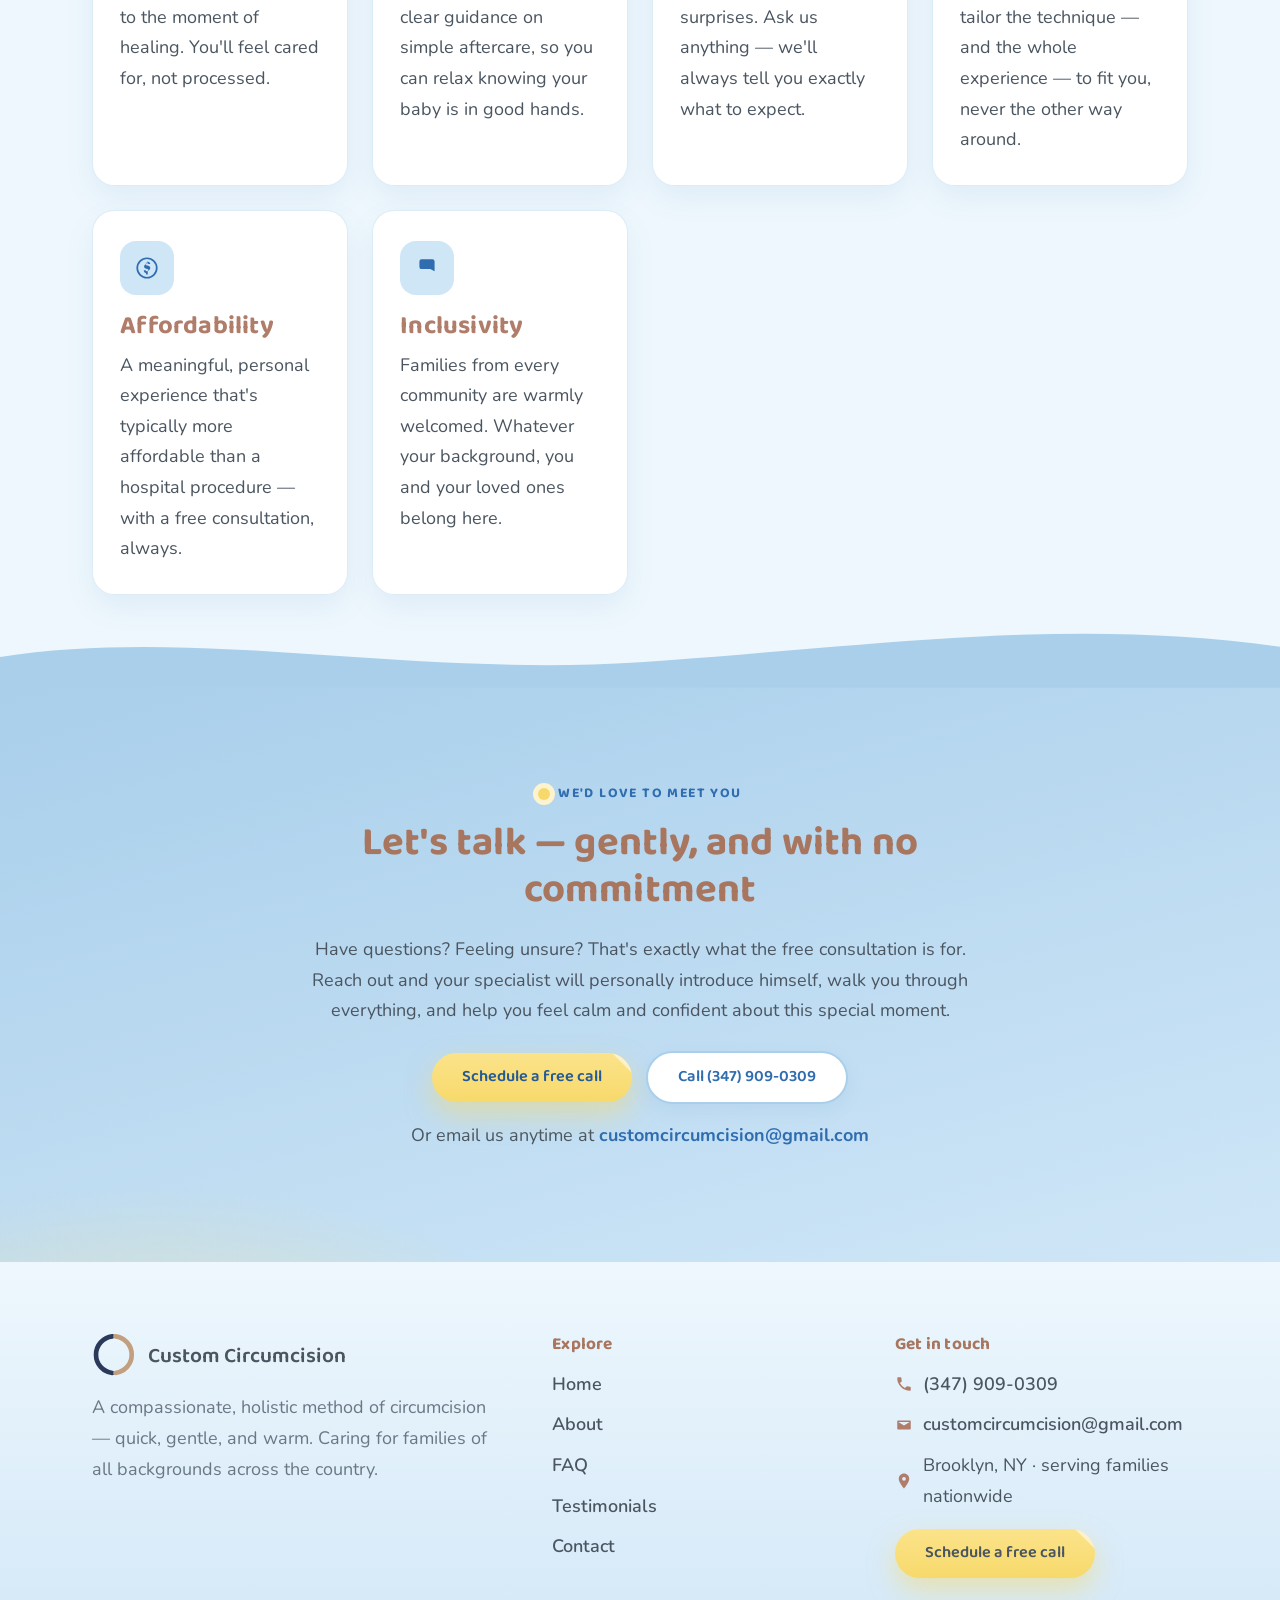
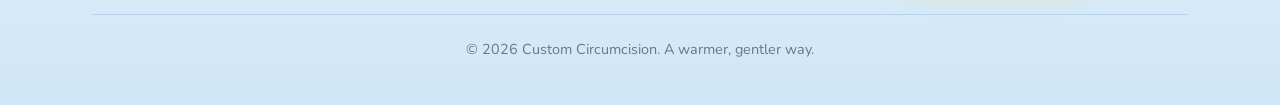
==== commit 446f8344: "Logo: empty the mark — remove center figure + heart, keep just the two-arc ring (client request) Str" ====
--- a/about.html
+++ b/about.html
@@ -138,7 +138,7 @@
     <div class="container">
       <nav class="nav" aria-label="Primary">
         <a class="brand" href="index.html" aria-label="Custom Circumcision — home">
-          <svg class="brand__mark" width="44" height="44" viewBox="140 99 322 322" fill="none" aria-hidden="true"><path d="M288 116 A135 135 0 0 0 288 384" stroke="#2b3a5b" stroke-width="34" fill="none" stroke-linecap="round"/><path d="M312 116 A135 135 0 0 1 312 384" stroke="#c2a07f" stroke-width="34" fill="none" stroke-linecap="round"/><g stroke="#2b3a5b" stroke-width="6" fill="none" stroke-linecap="round" stroke-linejoin="round"><path d="M252 178 C249 143 297 132 321 159 C339 178 334 207 315 220 C300 231 271 232 258 217 C249 206 250 191 252 178 Z"/><path d="M297 194 q11 7 21 1"/><path d="M256 197 q-11 3 -6 15"/><path d="M315 220 C358 242 369 288 337 319 C315 339 285 338 270 322"/></g><path d="M300 360 C291 341 259 346 259 373 C259 398 300 416 300 416 C300 416 341 398 341 373 C341 346 309 341 300 360 Z" fill="#c2a07f"/></svg>
+          <svg class="brand__mark" width="44" height="44" viewBox="140 99 322 322" fill="none" aria-hidden="true"><path d="M288 116 A135 135 0 0 0 288 384" stroke="#2b3a5b" stroke-width="34" fill="none" stroke-linecap="round"/><path d="M312 116 A135 135 0 0 1 312 384" stroke="#c2a07f" stroke-width="34" fill="none" stroke-linecap="round"/></svg>
           <span>Custom Circumcision
             <span class="brand__sub">Warm · Gentle · Holistic</span>
           </span>
@@ -349,7 +349,7 @@
       <div class="footer-grid">
         <div class="footer-col">
           <a class="footer-brand brand" href="index.html" aria-label="Custom Circumcision — home">
-            <svg class="brand__mark" width="44" height="44" viewBox="140 99 322 322" fill="none" aria-hidden="true"><path d="M288 116 A135 135 0 0 0 288 384" stroke="#2b3a5b" stroke-width="34" fill="none" stroke-linecap="round"/><path d="M312 116 A135 135 0 0 1 312 384" stroke="#c2a07f" stroke-width="34" fill="none" stroke-linecap="round"/><g stroke="#2b3a5b" stroke-width="6" fill="none" stroke-linecap="round" stroke-linejoin="round"><path d="M252 178 C249 143 297 132 321 159 C339 178 334 207 315 220 C300 231 271 232 258 217 C249 206 250 191 252 178 Z"/><path d="M297 194 q11 7 21 1"/><path d="M256 197 q-11 3 -6 15"/><path d="M315 220 C358 242 369 288 337 319 C315 339 285 338 270 322"/></g><path d="M300 360 C291 341 259 346 259 373 C259 398 300 416 300 416 C300 416 341 398 341 373 C341 346 309 341 300 360 Z" fill="#c2a07f"/></svg>
+            <svg class="brand__mark" width="44" height="44" viewBox="140 99 322 322" fill="none" aria-hidden="true"><path d="M288 116 A135 135 0 0 0 288 384" stroke="#2b3a5b" stroke-width="34" fill="none" stroke-linecap="round"/><path d="M312 116 A135 135 0 0 1 312 384" stroke="#c2a07f" stroke-width="34" fill="none" stroke-linecap="round"/></svg>
             <span>Custom Circumcision</span>
           </a>
           <p class="footer__line">A compassionate, holistic method of circumcision — quick, gentle, and warm. Caring for families of all backgrounds across the country.</p>
